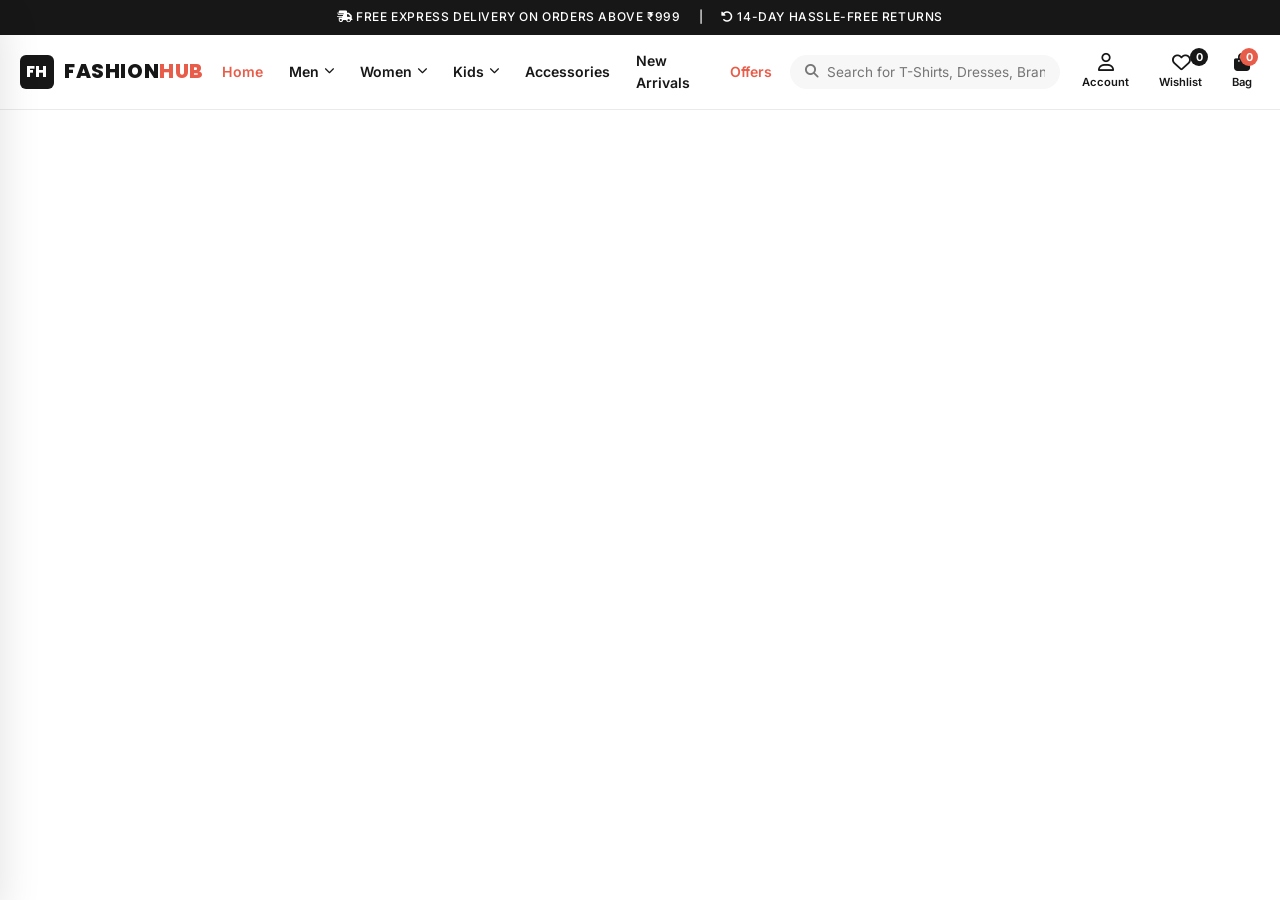
==== index.html @ 1347c617 "Add files via upload" ====
<!DOCTYPE html>
<html lang="en">
<head>
    <meta charset="UTF-8">
    <meta name="viewport" content="width=device-width, initial-scale=1.0">
    <title>FashionHub | Style That Defines You — Premium Fashion Store</title>
    <meta name="description" content="Discover the latest fashion trends at FashionHub. Shop premium Men's, Women's, Kids' clothing, Footwear, and Accessories with fast delivery and easy returns.">
    <meta name="keywords" content="FashionHub, online fashion store, men clothing, women dresses, kids wear, sneakers, accessories, Indian fashion e-commerce">
    <meta name="author" content="FashionHub Retail Pvt. Ltd.">
    <link rel="canonical" href="https://www.fashionhub-demo.example.com/">

    <!-- Open Graph / Social Meta -->
    <meta property="og:type" content="website">
    <meta property="og:title" content="FashionHub | Style That Defines You">
    <meta property="og:description" content="Upgrade your wardrobe with curated luxury & everyday essentials at FashionHub.">
    <meta property="og:image" content="https://images.unsplash.com/photo-1483985988355-763728e1935b?auto=format&fit=crop&w=1200&q=80">
    <meta property="og:url" content="https://www.fashionhub-demo.example.com/">

    <!-- Twitter Card -->
    <meta name="twitter:card" content="summary_large_image">
    <meta name="twitter:title" content="FashionHub | Premium Fashion Store">
    <meta name="twitter:description" content="Shop curated collections for Men, Women & Kids.">

    <!-- Google Fonts: Inter, Poppins & DM Sans -->
    <link rel="preconnect" href="https://fonts.googleapis.com">
    <link rel="preconnect" href="https://fonts.gstatic.com" crossorigin>
    <link href="https://fonts.googleapis.com/css2?family=DM+Sans:ital,opsz,wght@0,9..40,400..700;1,9..40,400..700&family=Inter:wght@300;400;500;600;700;800&family=Poppins:wght@500;600;700;800&display=swap" rel="stylesheet">

    <!-- Font Awesome Icons -->
    <link rel="stylesheet" href="https://cdnjs.cloudflare.com/ajax/libs/font-awesome/6.5.1/css/all.min.css" crossorigin="anonymous" referrerpolicy="no-referrer">

    <!-- Main Stylesheet -->
    <link rel="stylesheet" href="style.css">

    <!-- Structured Data (JSON-LD) for E-Commerce Store & Featured Catalog -->
    <script type="application/ld+json" id="seo-json-ld">
    {
      "@context": "https://schema.org",
      "@type": "ClothingStore",
      "name": "FashionHub",
      "description": "Premium modern fashion e-commerce destination for Men, Women, Kids & Accessories.",
      "url": "https://www.fashionhub-demo.example.com/",
      "priceRange": "₹399 - ₹6999",
      "address": {
        "@type": "PostalAddress",
        "addressCountry": "IN"
      }
    }
    </script>
</head>
<body>

    <!-- Top Announcement Bar -->
    <div class="announcement-bar" role="region" aria-label="Promotions">
        <div class="container announcement-inner">
            <span><i class="fa-solid fa-truck-fast"></i> FREE EXPRESS DELIVERY ON ORDERS ABOVE ₹999</span>
            <span class="hide-mobile">|</span>
            <span class="hide-mobile"><i class="fa-solid fa-rotate-left"></i> 14-DAY HASSLE-FREE RETURNS</span>
        </div>
    </div>

    <!-- Sticky Main Header & Navigation -->
    <header class="site-header" id="siteHeader">
        <div class="container navbar">
            <!-- Left: Mobile Hamburger + Brand Logo -->
            <div class="nav-left">
                <button class="icon-btn mobile-menu-trigger" id="mobileMenuBtn" aria-label="Open navigation menu" aria-expanded="false">
                    <i class="fa-solid fa-bars"></i>
                </button>
                <a href="#home" class="brand-logo" data-route="home" aria-label="FashionHub Home">
                    <span class="logo-mark">FH</span>
                    <span class="logo-text">FASHION<span class="accent-dot">HUB</span></span>
                </a>
            </div>

            <!-- Center: Desktop Navigation with Mega Menu -->
            <nav class="desktop-nav" aria-label="Primary Navigation">
                <ul class="nav-list">
                    <li class="nav-item"><a href="#home" class="nav-link active" data-route="home">Home</a></li>
                    
                    <!-- MEN Mega Menu -->
                    <li class="nav-item has-mega">
                        <a href="#catalog?category=Men" class="nav-link" data-filter-cat="Men">Men <i class="fa-solid fa-chevron-down nav-chevron"></i></a>
                        <div class="mega-menu" role="menu">
                            <div class="container mega-grid">
                                <div class="mega-col">
                                    <h4>Topwear</h4>
                                    <ul>
                                        <li><a href="#" data-mega-cat="Men" data-mega-sub="Oversized T-Shirts">Oversized T-Shirts</a></li>
                                        <li><a href="#" data-mega-cat="Men" data-mega-sub="Polo T-Shirts">Polo T-Shirts</a></li>
                                        <li><a href="#" data-mega-cat="Men" data-mega-sub="Casual Shirts">Casual Shirts</a></li>
                                        <li><a href="#" data-mega-cat="Men" data-mega-sub="Formal Shirts">Formal Shirts</a></li>
                                        <li><a href="#" data-mega-cat="Men" data-mega-sub="Hoodies">Hoodies & Sweatshirts</a></li>
                                        <li><a href="#" data-mega-cat="Men" data-mega-sub="Jackets">Jackets & Outerwear</a></li>
                                    </ul>
                                </div>
                                <div class="mega-col">
                                    <h4>Bottomwear & Footwear</h4>
                                    <ul>
                                        <li><a href="#" data-mega-cat="Men" data-mega-sub="Denim Jeans">Denim Jeans</a></li>
                                        <li><a href="#" data-mega-cat="Men" data-mega-sub="Cargo Pants">Cargo Pants & Trousers</a></li>
                                        <li><a href="#" data-mega-cat="Men" data-mega-sub="Sneakers">Sneakers & Shoes</a></li>
                                        <li><a href="#" data-mega-cat="Men" data-mega-sub="">All Men's Wear</a></li>
                                    </ul>
                                </div>
                                <div class="mega-promo">
                                    <img src="https://images.unsplash.com/photo-1617137968427-85924c800a22?auto=format&fit=crop&w=500&q=80" alt="Men's Urban Editorial Collection" loading="lazy">
                                    <div class="mega-promo-caption">
                                        <span class="badge-tag">NEW SEASON</span>
                                        <h5>Urban Streetwear Edit</h5>
                                        <button class="btn-link" data-filter-cat="Men">Explore Men →</button>
                                    </div>
                                </div>
                            </div>
                        </div>
                    </li>

                    <!-- WOMEN Mega Menu -->
                    <li class="nav-item has-mega">
                        <a href="#catalog?category=Women" class="nav-link" data-filter-cat="Women">Women <i class="fa-solid fa-chevron-down nav-chevron"></i></a>
                        <div class="mega-menu" role="menu">
                            <div class="container mega-grid">
                                <div class="mega-col">
                                    <h4>Western & Fusion</h4>
                                    <ul>
                                        <li><a href="#" data-mega-cat="Women" data-mega-sub="Tops">Tops & Blouses</a></li>
                                        <li><a href="#" data-mega-cat="Women" data-mega-sub="Dresses">Casual & Party Dresses</a></li>
                                        <li><a href="#" data-mega-cat="Women" data-mega-sub="Jeans">High-Rise Jeans</a></li>
                                        <li><a href="#" data-mega-cat="Women" data-mega-sub="Kurtis">Kurtis & Tunics</a></li>
                                        <li><a href="#" data-mega-cat="Women" data-mega-sub="Ethnic Wear">Ethnic Wear & Sets</a></li>
                                    </ul>
                                </div>
                                <div class="mega-col">
                                    <h4>Bags & Footwear</h4>
                                    <ul>
                                        <li><a href="#" data-mega-cat="Women" data-mega-sub="Handbags">Handbags & Totes</a></li>
                                        <li><a href="#" data-mega-cat="Women" data-mega-sub="Sneakers">Women's Sneakers</a></li>
                                        <li><a href="#" data-mega-cat="Women" data-mega-sub="Sandals">Heels & Sandals</a></li>
                                        <li><a href="#" data-mega-cat="Women" data-mega-sub="">All Women's Wear</a></li>
                                    </ul>
                                </div>
                                <div class="mega-promo">
                                    <img src="https://images.unsplash.com/photo-1515886657613-9f3515b0c78f?auto=format&fit=crop&w=500&q=80" alt="Women's Contemporary Style" loading="lazy">
                                    <div class="mega-promo-caption">
                                        <span class="badge-tag">CURATED</span>
                                        <h5>Autumn / Winter '26</h5>
                                        <button class="btn-link" data-filter-cat="Women">Explore Women →</button>
                                    </div>
                                </div>
                            </div>
                        </div>
                    </li>

                    <!-- KIDS Mega Menu -->
                    <li class="nav-item has-mega">
                        <a href="#catalog?category=Kids" class="nav-link" data-filter-cat="Kids">Kids <i class="fa-solid fa-chevron-down nav-chevron"></i></a>
                        <div class="mega-menu" role="menu">
                            <div class="container mega-grid">
                                <div class="mega-col">
                                    <h4>Boys & Girls</h4>
                                    <ul>
                                        <li><a href="#" data-mega-cat="Kids" data-mega-sub="T-Shirts">Kids T-Shirts</a></li>
                                        <li><a href="#" data-mega-cat="Kids" data-mega-sub="Dresses">Girls Dresses</a></li>
                                        <li><a href="#" data-mega-cat="Kids" data-mega-sub="Jeans">Kids Denim & Jeans</a></li>
                                        <li><a href="#" data-mega-cat="Kids" data-mega-sub="Shoes">Kids Sneakers & Shoes</a></li>
                                    </ul>
                                </div>
                                <div class="mega-col">
                                    <h4>Shop By Age</h4>
                                    <ul>
                                        <li><a href="#" data-filter-cat="Kids">2–5 Years (Toddlers)</a></li>
                                        <li><a href="#" data-filter-cat="Kids">6–10 Years (Juniors)</a></li>
                                        <li><a href="#" data-filter-cat="Kids">11–14 Years (Teens)</a></li>
                                        <li><a href="#" data-filter-cat="Kids">All Kids Collection</a></li>
                                    </ul>
                                </div>
                                <div class="mega-promo">
                                    <img src="https://images.unsplash.com/photo-1519238263530-99bdd11df2ea?auto=format&fit=crop&w=500&q=80" alt="Kids Playful Comfort Wear" loading="lazy">
                                    <div class="mega-promo-caption">
                                        <span class="badge-tag">100% COTTON</span>
                                        <h5>Play-Ready Essentials</h5>
                                        <button class="btn-link" data-filter-cat="Kids">Explore Kids →</button>
                                    </div>
                                </div>
                            </div>
                        </div>
                    </li>

                    <li class="nav-item"><a href="#catalog?category=Accessories" class="nav-link" data-filter-cat="Accessories">Accessories</a></li>
                    <li class="nav-item"><a href="#catalog?sort=newest" class="nav-link" data-quick-filter="new">New Arrivals</a></li>
                    <li class="nav-item"><a href="#catalog?discount=30" class="nav-link nav-offer" data-quick-filter="offers">Offers</a></li>
                </ul>
            </nav>

            <!-- Right: Search Bar & Action Icons -->
            <div class="nav-right">
                <div class="search-wrapper" id="desktopSearchWrapper">
                    <form class="search-bar" id="searchForm" role="search">
                        <i class="fa-solid fa-magnifying-glass search-icon"></i>
                        <input type="text" id="searchInput" placeholder="Search for T-Shirts, Dresses, Brands..." autocomplete="off" aria-label="Search products">
                        <button type="button" class="clear-search-btn hidden" id="clearSearchBtn" aria-label="Clear search">
                            <i class="fa-solid fa-xmark"></i>
                        </button>
                    </form>
                    <!-- Live Search Suggestions Dropdown -->
                    <div class="search-suggestions hidden" id="searchSuggestions" role="listbox"></div>
                </div>

                <button class="icon-btn mobile-search-trigger" id="mobileSearchTrigger" aria-label="Toggle search">
                    <i class="fa-solid fa-magnifying-glass"></i>
                </button>

                <button class="action-icon-btn" id="navAccountBtn" data-route="account" aria-label="Account">
                    <i class="fa-regular fa-user"></i>
                    <span class="action-label" id="navAccountLabel">Account</span>
                </button>

                <button class="action-icon-btn" id="navWishlistBtn" data-route="wishlist" aria-label="Wishlist">
                    <i class="fa-regular fa-heart"></i>
                    <span class="action-label">Wishlist</span>
                    <span class="count-badge" id="wishlistCount">0</span>
                </button>

                <button class="action-icon-btn" id="navCartBtn" data-route="cart" aria-label="Shopping Bag">
                    <i class="fa-solid fa-bag-shopping"></i>
                    <span class="action-label">Bag</span>
                    <span class="count-badge accent" id="cartCount">0</span>
                </button>
            </div>
        </div>

        <!-- Mobile Expandable Search Bar -->
        <div class="mobile-search-bar hidden" id="mobileSearchBar">
            <div class="container">
                <form class="search-bar mobile-form" id="mobileSearchForm">
                    <i class="fa-solid fa-magnifying-glass search-icon"></i>
                    <input type="text" id="mobileSearchInput" placeholder="Search FashionHub..." autocomplete="off">
                    <button type="button" class="clear-search-btn hidden" id="mobileClearSearchBtn"><i class="fa-solid fa-xmark"></i></button>
                </form>
                <div class="search-suggestions hidden" id="mobileSearchSuggestions"></div>
            </div>
        </div>
    </header>

    <!-- Mobile Side Drawer Navigation -->
    <div class="drawer-backdrop hidden" id="mobileDrawerBackdrop"></div>
    <aside class="mobile-drawer" id="mobileDrawer" aria-hidden="true">
        <div class="drawer-header">
            <span class="brand-logo"><span class="logo-mark">FH</span> FASHIONHUB</span>
            <button class="icon-btn" id="closeMobileDrawer" aria-label="Close menu"><i class="fa-solid fa-xmark"></i></button>
        </div>
        <div class="drawer-user-card" id="drawerUserCard">
            <div class="avatar-circle"><i class="fa-regular fa-user"></i></div>
            <div>
                <p class="drawer-user-name" id="drawerUserName">Welcome, Guest</p>
                <button class="btn-link" data-route="account" id="drawerAuthAction">Sign In / Register</button>
            </div>
        </div>
        <div class="drawer-body">
            <ul class="drawer-nav-list">
                <li><a href="#home" data-route="home" class="drawer-link">Home</a></li>
                
                <li class="drawer-accordion">
                    <button class="drawer-acc-btn" aria-expanded="false">Men <i class="fa-solid fa-chevron-down"></i></button>
                    <ul class="drawer-sublist">
                        <li><a href="#" data-mega-cat="Men" data-mega-sub="Oversized T-Shirts">Oversized T-Shirts</a></li>
                        <li><a href="#" data-mega-cat="Men" data-mega-sub="Polo T-Shirts">Polo T-Shirts</a></li>
                        <li><a href="#" data-mega-cat="Men" data-mega-sub="Casual Shirts">Casual Shirts</a></li>
                        <li><a href="#" data-mega-cat="Men" data-mega-sub="Formal Shirts">Formal Shirts</a></li>
                        <li><a href="#" data-mega-cat="Men" data-mega-sub="Denim Jeans">Denim Jeans</a></li>
                        <li><a href="#" data-mega-cat="Men" data-mega-sub="Cargo Pants">Cargo Pants</a></li>
                        <li><a href="#" data-mega-cat="Men" data-mega-sub="Hoodies">Hoodies</a></li>
                        <li><a href="#" data-mega-cat="Men" data-mega-sub="Jackets">Jackets</a></li>
                        <li><a href="#" data-mega-cat="Men" data-mega-sub="Sneakers">Sneakers</a></li>
                        <li><a href="#" data-filter-cat="Men" class="text-accent">Shop All Men</a></li>
                    </ul>
                </li>

                <li class="drawer-accordion">
                    <button class="drawer-acc-btn" aria-expanded="false">Women <i class="fa-solid fa-chevron-down"></i></button>
                    <ul class="drawer-sublist">
                        <li><a href="#" data-mega-cat="Women" data-mega-sub="Tops">Tops</a></li>
                        <li><a href="#" data-mega-cat="Women" data-mega-sub="Dresses">Dresses</a></li>
                        <li><a href="#" data-mega-cat="Women" data-mega-sub="Kurtis">Kurtis</a></li>
                        <li><a href="#" data-mega-cat="Women" data-mega-sub="Jeans">Jeans</a></li>
                        <li><a href="#" data-mega-cat="Women" data-mega-sub="Ethnic Wear">Ethnic Wear</a></li>
                        <li><a href="#" data-mega-cat="Women" data-mega-sub="Handbags">Handbags</a></li>
                        <li><a href="#" data-mega-cat="Women" data-mega-sub="Sneakers">Sneakers & Sandals</a></li>
                        <li><a href="#" data-filter-cat="Women" class="text-accent">Shop All Women</a></li>
                    </ul>
                </li>

                <li class="drawer-accordion">
                    <button class="drawer-acc-btn" aria-expanded="false">Kids <i class="fa-solid fa-chevron-down"></i></button>
                    <ul class="drawer-sublist">
                        <li><a href="#" data-mega-cat="Kids" data-mega-sub="T-Shirts">Boys & Girls T-Shirts</a></li>
                        <li><a href="#" data-mega-cat="Kids" data-mega-sub="Dresses">Girls Dresses</a></li>
                        <li><a href="#" data-mega-cat="Kids" data-mega-sub="Jeans">Kids Jeans</a></li>
                        <li><a href="#" data-mega-cat="Kids" data-mega-sub="Shoes">Kids Shoes</a></li>
                        <li><a href="#" data-filter-cat="Kids" class="text-accent">Shop All Kids</a></li>
                    </ul>
---- style.css ----
/* ==========================================================================
FASHIONHUB — DESIGN SYSTEM & VARIABLES
========================================================================== */
:root {
--bg-primary: #FFFFFF;
--bg-secondary: #F7F7F7;
--text-primary: #171717;
--text-secondary: #777777;
--accent: #E85D4A;
--accent-hover: #D44B38;
--accent-soft: #FDF1EF;
--border-color: #EAEAEA;
--success: #16A34A;
--warning: #D97706;
--danger: #DC2626;
--font-sans: 'Inter', -apple-system, BlinkMacSystemFont, sans-serif;
--font-display: 'Poppins', 'DM Sans', sans-serif;
--radius-sm: 6px;
--radius-md: 10px;
--radius-lg: 16px;
--radius-full: 9999px;
--shadow-sm: 0 2px 8px rgba(0, 0, 0, 0.04);
--shadow-md: 0 8px 24px rgba(0, 0, 0, 0.07);
--shadow-lg: 0 16px 40px rgba(0, 0, 0, 0.12);
--transition: 0.22s cubic-bezier(0.25, 0.8, 0.25, 1);
--container-max: 1320px;
}
/* Reset & Base */
*, *::before, *::after {
box-sizing: border-box;
margin: 0;
padding: 0;
}
html {
scroll-behavior: smooth;
font-size: 16px;
}
@media (prefers-reduced-motion: reduce) {
html { scroll-behavior: auto; }
*, *::before, *::after {
animation-duration: 0.01ms !important;
transition-duration: 0.01ms !important;
}
}
body {
font-family: var(--font-sans);
background-color: var(--bg-primary);
color: var(--text-primary);
line-height: 1.55;
-webkit-font-smoothing: antialiased;
overflow-x: hidden;
}
img {
max-width: 100%;
display: block;
}
a {
color: inherit;
text-decoration: none;
}
button, input, select {
font-family: inherit;
}
button {
cursor: pointer;
border: none;
background: none;
}
ul {
list-style: none;
}
.hidden {
display: none !important;
}
.container {
width: 100%;
max-width: var(--container-max);
margin: 0 auto;
padding: 0 20px;
}
/* ==========================================================================
BUTTONS & UI PRIMITIVES
========================================================================== */
.btn {
display: inline-flex;
align-items: center;
justify-content: center;
gap: 8px;
padding: 12px 24px;
font-size: 0.875rem;
font-weight: 600;
letter-spacing: 0.04em;
border-radius: var(--radius-sm);
transition: all var(--transition);
}
.btn-primary {
background-color: var(--accent);
color: #FFFFFF;
}
.btn-primary:hover {
background-color: var(--accent-hover);
transform: translateY(-1px);
box-shadow: 0 6px 16px rgba(232, 93, 74, 0.28);
}
.btn-dark {
background-color: var(--text-primary);
color: #FFFFFF;
}
.btn-dark:hover {
background-color: #333333;
}
.btn-outline {
background-color: transparent;
border: 1.5px solid var(--text-primary);
color: var(--text-primary);
}
.btn-outline:hover {
background-color: var(--text-primary);
color: #FFFFFF;
}
.btn-lg {
padding: 14px 32px;
font-size: 0.925rem;
}
.btn-sm {
padding: 8px 16px;
font-size: 0.8rem;
}
.btn-full {
width: 100%;
}
.btn-link {
color: var(--accent);
font-weight: 600;
font-size: 0.875rem;
display: inline-flex;
align-items: center;
gap: 6px;
transition: opacity var(--transition);
}
.btn-link:hover {
opacity: 0.8;
}
.icon-btn {
width: 40px;
height: 40px;
border-radius: var(--radius-full);
display: inline-flex;
align-items: center;
justify-content: center;
font-size: 1.1rem;
color: var(--text-primary);
transition: background var(--transition);
}
.icon-btn:hover {
background-color: var(--bg-secondary);
}
/* ==========================================================================
ANNOUNCEMENT BAR & STICKY NAVBAR
========================================================================== */
.announcement-bar {
background-color: var(--text-primary);
color: #FFFFFF;
font-size: 0.75rem;
font-weight: 500;
letter-spacing: 0.05em;
padding: 8px 0;
}
.announcement-inner {
display: flex;
justify-content: center;
align-items: center;
gap: 18px;
}
.site-header {
position: sticky;
top: 0;
z-index: 900;
background-color: rgba(255, 255, 255, 0.97);
backdrop-filter: blur(10px);
border-bottom: 1px solid var(--border-color);
transition: box-shadow var(--transition);
}
.site-header.scrolled {
box-shadow: var(--shadow-sm);
}
.navbar {
height: 74px;
display: flex;
align-items: center;
justify-content: space-between;
gap: 16px;
}
.nav-left {
display: flex;
align-items: center;
gap: 10px;
}
.mobile-menu-trigger {
display: none;
}
.brand-logo {
display: inline-flex;
align-items: center;
gap: 10px;
font-family: var(--font-display);
font-weight: 800;
font-size: 1.25rem;
letter-spacing: 0.03em;
}
.logo-mark {
width: 34px;
height: 34px;
background-color: var(--text-primary);
color: #FFFFFF;
border-radius: var(--radius-sm);
display: inline-flex;
align-items: center;
justify-content: center;
font-size: 0.95rem;
font-weight: 800;
}
.accent-dot {
color: var(--accent);
}
/* Desktop Navigation & Mega Menu */
.desktop-nav {
height: 100%;
}
.nav-list {
display: flex;
align-items: center;
height: 100%;
gap: 22px;
}
.nav-item {
height: 100%;
display: flex;
align-items: center;
}
.nav-link {
font-size: 0.88rem;
font-weight: 600;
color: var(--text-primary);
padding: 8px 2px;
position: relative;
display: inline-flex;
align-items: center;
gap: 5px;
transition: color var(--transition);
}
.nav-link:hover, .nav-link.active {
color: var(--accent);
}
.nav-offer {
color: var(--accent);
}
.nav-chevron {
font-size: 0.65rem;
transition: transform var(--transition);
}
.has-mega:hover .nav-chevron {
transform: rotate(180deg);
}
.mega-menu {
position: absolute;
top: 100%;
left: 0;
width: 100%;
background-color: var(--bg-primary);
border-top: 1px solid var(--border-color);
border-bottom: 1px solid var(--border-color);
box-shadow: var(--shadow-lg);
padding: 32px 0;
opacity: 0;
visibility: hidden;
transform: translateY(8px);
transition: all var(--transition);
z-index: 850;
}
.has-mega:hover .mega-menu {
opacity: 1;
visibility: visible;
transform: translateY(0);
}
.mega-grid {
display: grid;
grid-template-columns: 1fr 1fr 1.2fr;
gap: 36px;
}
.mega-col h4 {
font-size: 0.78rem;
text-transform: uppercase;
letter-spacing: 0.08em;
color: var(--text-secondary);
margin-bottom: 14px;
}
.mega-col ul li {
margin-bottom: 10px;
}
.mega-col ul a {
font-size: 0.9rem;
font-weight: 500;
color: var(--text-primary);
transition: color var(--transition), padding-left var(--transition);
}
.mega-col ul a:hover {
color: var(--accent);
padding-left: 4px;
}
.mega-promo {
position: relative;
border-radius: var(--radius-md);
overflow: hidden;
height: 220px;
}
.mega-promo img {
width: 100%;
height: 100%;
object-fit: cover;
}
.mega-promo-caption {
position: absolute;
inset: 0;
background: linear-gradient(to top, rgba(0, 0, 0, 0.75), transparent 60%);
color: #FFFFFF;
padding: 20px;
display: flex;
flex-direction: column;
justify-content: flex-end;
align-items: flex-start;
}
.mega-promo-caption h5 {
font-size: 1.1rem;
margin: 4px 0;
}
.mega-promo-caption .btn-link {
color: #FFFFFF;
}
.badge-tag {
background-color: var(--accent);
color: #FFFFFF;
font-size: 0.68rem;
font-weight: 700;
padding: 3px 8px;
border-radius: 4px;
}
/* Search & Action Icons */
.nav-right {
display: flex;
align-items: center;
gap: 14px;
}
.search-wrapper {
position: relative;
width: 270px;
}
.search-bar {
display: flex;
align-items: center;
background-color: var(--bg-secondary);
border: 1px solid transparent;
border-radius: var(--radius-full);
padding: 8px 14px;
transition: all var(--transition);
}
.search-bar:focus-within {
background-color: var(--bg-primary);
border-color: var(--text-primary);
}
.search-icon {
color: var(--text-secondary);
font-size: 0.85rem;
margin-right: 8px;
}
.search-bar input {
width: 100%;
border: none;
background: transparent;
font-size: 0.85rem;
color: var(--text-primary);
outline: none;
}
.clear-search-btn {
color: var(--text-secondary);
font-size: 0.85rem;
padding: 2px 4px;
}
.search-suggestions {
position: absolute;
top: calc(100% + 8px);
left: 0;
width: 340px;
max-width: 92vw;
background: var(--bg-primary);
border: 1px solid var(--border-color);
border-radius: var(--radius-md);
box-shadow: var(--shadow-lg);
max-height: 380px;
overflow-y: auto;
z-index: 950;
}
.suggestion-item {
display: flex;
align-items: center;
gap: 12px;
padding: 10px 14px;
border-bottom: 1px solid var(--border-color);
cursor: pointer;
transition: background var(--transition);
}
.suggestion-item:last-child {
border-bottom: none;
}
.suggestion-item:hover {
background-color: var(--bg-secondary);
}
.suggestion-item img {
width: 42px;
height: 52px;
object-fit: cover;
border-radius: 4px;
}
.suggestion-meta h5 {
font-size: 0.85rem;
font-weight: 600;
}
.suggestion-meta span {
font-size: 0.78rem;
color: var(--text-secondary);
}
.mobile-search-trigger {
display: none;
}
.mobile-search-bar {
padding: 10px 0 14px;
border-top: 1px solid var(--border-color);
background: var(--bg-primary);
}
.action-icon-btn {
position: relative;
display: inline-flex;
flex-direction: column;
align-items: center;
justify-content: center;
gap: 2px;
padding: 6px 8px;
color: var(--text-primary);
transition: color var(--transition);
}
.action-icon-btn i {
font-size: 1.15rem;
}
.action-label {
font-size: 0.7rem;
font-weight: 600;
}
.action-icon-btn:hover {
color: var(--accent);
}
.count-badge {
position: absolute;
top: 0;
right: 2px;
min-width: 18px;
height: 18px;
padding: 0 5px;
border-radius: var(--radius-full);
background-color: var(--text-primary);
color: #FFFFFF;
font-size: 0.68rem;
font-weight: 700;
display: inline-flex;
align-items: center;
justify-content: center;
}
.count-badge.accent {
background-color: var(--accent);
}
/* Mobile Side Drawer */
.drawer-backdrop {
position: fixed;
inset: 0;
background: rgba(0, 0, 0, 0.45);
z-index: 990;
}
.mobile-drawer {
position: fixed;
top: 0;
left: 0;
width: 310px;
max-width: 85vw;
height: 100vh;
background: var(--bg-primary);
z-index: 1000;
transform: translateX(-100%);
transition: transform 0.28s ease;
display: flex;
flex-direction: column;
box-shadow: var(--shadow-lg);
}
.mobile-drawer.open {
transform: translateX(0);
}
.drawer-header {
padding: 16px 20px;
border-bottom: 1px solid var(--border-color);
display: flex;
align-items: center;
justify-content: space-between;
}
.drawer-user-card {
padding: 16px 20px;
background-color: var(--bg-secondary);
display: flex;
align-items: center;
gap: 12px;
}
.avatar-circle {
width: 42px;
height: 42px;
border-radius: var(--radius-full);
background-color: var(--text-primary);
color: #FFFFFF;
display: flex;
align-items: center;
justify-content: center;
}
.drawer-user-name {
font-weight: 600;
font-size: 0.9rem;
}
.drawer-body {
flex: 1;
overflow-y: auto;
padding: 12px 20px 24px;
}
.drawer-link, .drawer-acc-btn {
width: 100%;
padding: 13px 0;
border-bottom: 1px solid var(--border-color);
display: flex;
align-items: center;
justify-content: space-between;
font-weight: 600;
font-size: 0.95rem;
color: var(--text-primary);
}
.drawer-sublist {
display: none;
padding: 8px 0 12px 14px;
border-bottom: 1px solid var(--border-color);
}
.drawer-accordion.open .drawer-sublist {
display: block;
}
.drawer-accordion.open .drawer-acc-btn i {
transform: rotate(180deg);
}
.drawer-sublist li a {
display: block;
padding: 7px 0;
font-size: 0.88rem;
color: var(--text-secondary);
}
.drawer-quick-links {
margin-top: 20px;
display: flex;
flex-direction: column;
gap: 10px;
}
.drawer-util-btn {
display: flex;
align-items: center;
gap: 10px;
padding: 10px 12px;
background-color: var(--bg-secondary);
border-radius: var(--radius-sm);
font-weight: 600;
font-size: 0.88rem;
}
.text-accent {
color: var(--accent) !important;
}
/* ==========================================================================
HOMEPAGE SECTIONS
========================================================================== */
.hero-section {
background-color: var(--bg-secondary);
padding: 48px 0 64px;
border-bottom: 1px solid var(--border-color);
}
.hero-container {
display: grid;
grid-template-columns: 1.05fr 0.95fr;
align-items: center;
gap: 48px;
}
.hero-eyebrow {
display: inline-block;
font-size: 0.78rem;
font-weight: 700;
letter-spacing: 0.12em;
color: var(--accent);
margin-bottom: 14px;
}
.hero-title {
font-family: var(--font-display);
font-size: clamp(2.3rem, 4.6vw, 3.8rem);
font-weight: 800;
line-height: 1.1;
letter-spacing: -0.02em;
margin-bottom: 18px;
}
.hero-subtitle {
font-size: 1.05rem;
color: var(--text-secondary);
max-width: 500px;
margin-bottom: 28px;
}
.hero-actions {
display: flex;
flex-wrap: wrap;
gap: 14px;
margin-bottom: 36px;
}
.hero-metrics {
display: flex;
gap: 32px;
padding-top: 24px;
border-top: 1px solid var(--border-color);
}
.hero-metrics strong {
display: block;
font-family: var(--font-display);
font-size: 1.35rem;
font-weight: 700;
}
.hero-metrics span {
font-size: 0.8rem;
color: var(--text-secondary);
}
.hero-image-frame {
position: relative;
border-radius: var(--radius-lg);
overflow: hidden;
box-shadow: var(--shadow-lg);
aspect-ratio: 4 / 4.5;
}
.hero-image-frame img {
width: 100%;
height: 100%;
object-fit: cover;
}
.hero-floating-card {
position: absolute;
bottom: 22px;
left: 22px;
background: rgba(255, 255, 255, 0.96);
padding: 14px 18px;
border-radius: var(--radius-md);
box-shadow: var(--shadow-md);
}
.badge-accent {
background-color: var(--accent);
color: #FFFFFF;
font-size: 0.7rem;
font-weight: 700;
padding: 3px 8px;
border-radius: 4px;
}
.hero-floating-card p {
font-weight: 700;
font-size: 0.92rem;
margin-top: 4px;
}
.hero-floating-card small {
color: var(--text-secondary);
font-size: 0.78rem;
}
/* Section Layout Helpers */
.section-block {
padding: 64px 0;
}
.bg-subtle {
background-color: var(--bg-secondary);
}
.section-header {
display: flex;
align-items: flex-end;
justify-content: space-between;
gap: 16px;
margin-bottom: 32px;
}
.section-kicker {
display: block;
font-size: 0.74rem;
font-weight: 700;
letter-spacing: 0.1em;
color: var(--accent);
margin-bottom: 4px;
}
.section-title {
font-family: var(--font-display);
font-size: clamp(1.5rem, 2.5vw, 2rem);
font-weight: 700;
}
/* Shop By Category Grid */
.category-grid {
display: grid;
grid-template-columns: repeat(6, 1fr);
gap: 18px;
}
.category-card {
position: relative;
border-radius: var(--radius-md);
overflow: hidden;
aspect-ratio: 3 / 4;
cursor: pointer;
box-shadow: var(--shadow-sm);
}
.category-card img {
width: 100%;
height: 100%;
object-fit: cover;
transition: transform 0.45s ease;
}
.category-card:hover img {
transform: scale(1.07);
}
.category-overlay {
position: absolute;
inset: 0;
background: linear-gradient(to top, rgba(0, 0, 0, 0.78) 0%, rgba(0, 0, 0, 0.1) 55%);
padding: 18px;
display: flex;
flex-direction: column;
justify-content: flex-end;
color: #FFFFFF;
}
.category-overlay h3 {
font-size: 1rem;
font-weight: 700;
margin-bottom: 6px;
}
.explore-pill {
font-size: 0.76rem;
font-weight: 600;
display: inline-flex;
align-items: center;
gap: 5px;
opacity: 0.9;
}
/* ==========================================================================
PRODUCT GRID & CARDS (4 Desktop, 3 Tablet, 2 Mobile)
========================================================================== */
.product-grid {
display: grid;
grid-template-columns: repeat(4, 1fr);
gap: 24px;
}
.product-card {
background-color: var(--bg-primary);
border: 1px solid var(--border-color);
border-radius: var(--radius-md);
overflow: hidden;
display: flex;
flex-direction: column;
transition: transform var(--transition), box-shadow var(--transition);
position: relative;
}
.product-card:hover {
transform: translateY(-4px);
box-shadow: var(--shadow-md);
}
.product-thumb {
position: relative;
aspect-ratio: 3 / 3.8;
background-color: var(--bg-secondary);
overflow: hidden;
cursor: pointer;
}
.product-thumb img {
width: 100%;
height: 100%;
object-fit: cover;
transition: transform 0.4s ease;
}
.product-card:hover .product-thumb img {
transform: scale(1.05);
}
.card-badges {
position: absolute;
top: 12px;
left: 12px;
display: flex;
flex-direction: column;
gap: 6px;
z-index: 2;
}
.discount-badge {
background-color: var(--accent);
color: #FFFFFF;
font-size: 0.7rem;
font-weight: 700;
padding: 3px 8px;
border-radius: 4px;
}
.stock-out-badge {
background-color: var(--text-primary);
color: #FFFFFF;
font-size: 0.7rem;
font-weight: 700;
padding: 3px 8px;
border-radius: 4px;
}
.wishlist-heart-btn {
position: absolute;
top: 12px;
right: 12px;
width: 36px;
height: 36px;
border-radius: var(--radius-full);
background-color: rgba(255, 255, 255, 0.92);
color: var(--text-primary);
display: flex;
align-items: center;
justify-content: center;
font-size: 1rem;
box-shadow: var(--shadow-sm);
z-index: 2;
transition: transform var(--transition), color var(--transition);
}
.wishlist-heart-btn:hover {
transform: scale(1.1);
}
.wishlist-heart-btn.active {
color: var(--accent);
}
.rating-pill {
position: absolute;
bottom: 10px;
left: 10px;
background: rgba(255, 255, 255, 0.94);
padding: 3px 8px;
border-radius: 4px;
font-size: 0.74rem;
font-weight: 700;
display: inline-flex;
align-items: center;
gap: 4px;
}
.rating-pill i {
color: #F59E0B;
}
.product-info {
padding: 14px 16px 16px;
display: flex;
flex-direction: column;
flex: 1;
}
.product-brand {
font-size: 0.74rem;
font-weight: 700;
text-transform: uppercase;
letter-spacing: 0.05em;
color: var(--text-secondary);
}
.product-title {
font-size: 0.94rem;
font-weight: 600;
color: var(--text-primary);
margin: 4px 0 8px;
cursor: pointer;
display: -webkit-box;
-webkit-line-clamp: 2;
-webkit-box-orient: vertical;
overflow: hidden;
}
.product-title:hover {
color: var(--accent);
}
.product-price-row {
display: flex;
align-items: baseline;
flex-wrap: wrap;
gap: 8px;
margin-top: auto;
margin-bottom: 12px;
}
.price-current {
font-size: 1.02rem;
font-weight: 700;
color: var(--text-primary);
}
.price-original {
font-size: 0.82rem;
color: var(--text-secondary);
text-decoration: line-through;
}
.price-off {
font-size: 0.78rem;
font-weight: 700;
color: var(--accent);
}
.card-action-btn {
width: 100%;
padding: 9px 12px;
border-radius: var(--radius-sm);
font-size: 0.8rem;
font-weight: 600;
border: 1px solid var(--border-color);
background-color: var(--bg-secondary);
color: var(--text-primary);
transition: all var(--transition);
}
.card-action-btn:hover:not(:disabled) {
background-color: var(--text-primary);
color: #FFFFFF;
border-color: var(--text-primary);
}
.card-action-btn:disabled {
opacity: 0.55;
cursor: not-allowed;
}
/* Special Offers Banners */
.offers-grid {
display: grid;
grid-template-columns: repeat(3, 1fr);
gap: 22px;
}
.offer-banner {
position: relative;
border-radius: var(--radius-md);
padding: 32px 28px;
overflow: hidden;
display: flex;
align-items: center;
justify-content: space-between;
}
.offer-dark {
background-color: var(--text-primary);
color: #FFFFFF;
}
.offer-warm {
background-color: var(--accent-soft);
border: 1px solid #F7D4CE;
color: var(--text-primary);
}
.offer-light {
background-color: var(--bg-secondary);
border: 1px solid var(--border-color);
color: var(--text-primary);
}
.offer-tag {
font-size: 0.7rem;
font-weight: 700;
letter-spacing: 0.1em;
color: var(--accent);
}
.offer-banner h3 {
font-family: var(--font-display);
font-size: 1.65rem;
font-weight: 800;
margin: 6px 0 8px;
}
.offer-banner p {
font-size: 0.88rem;
opacity: 0.85;
margin-bottom: 18px;
max-width: 260px;
}
.offer-bg-icon {
font-size: 4.5rem;
opacity: 0.08;
position: absolute;
right: 20px;
bottom: 16px;
}
/* Why FashionHub Trust Strip */
.trust-section {
border-top: 1px solid var(--border-color);
border-bottom: 1px solid var(--border-color);
}
.trust-grid {
display: grid;
grid-template-columns: repeat(5, 1fr);
gap: 24px;
}
.trust-item {
text-align: center;
padding: 16px;
}
.trust-icon {
width: 52px;
height: 52px;
margin: 0 auto 14px;
border-radius: var(--radius-full);
background-color: var(--accent-soft);
color: var(--accent);
display: flex;
align-items: center;
justify-content: center;
font-size: 1.25rem;
}
.trust-item h4 {
font-size: 0.95rem;
font-weight: 700;
margin-bottom: 6px;
}
.trust-item p {
font-size: 0.82rem;
color: var(--text-secondary);
}

/* Newsletter */
.newsletter-section {
padding: 64px 0;
background-color: var(--bg-secondary);
}
.newsletter-box {
background-color: var(--bg-primary);
border: 1px solid var(--border-color);
border-radius: var(--radius-lg);
padding: 44px;
display: grid;
grid-template-columns: 1.1fr 0.9fr;
align-items: center;
gap: 32px;
box-shadow: var(--shadow-sm);
}
.newsletter-text h2 {
font-family: var(--font-display);
font-size: 1.9rem;
margin-bottom: 8px;
}
.newsletter-text p {
color: var(--text-secondary);
font-size: 0.94rem;
}
.newsletter-input-group {
display: flex;
gap: 10px;
}
.newsletter-input-group input {
flex: 1;
padding: 13px 16px;
border: 1px solid var(--border-color);
border-radius: var(--radius-sm);
font-size: 0.92rem;
outline: none;
}
.newsletter-input-group input:focus {
border-color: var(--text-primary);
}
.form-feedback {
margin-top: 8px;
font-size: 0.84rem;
font-weight: 600;
}
.form-feedback.success { color: var(--success); }
.form-feedback.error { color: var(--danger); }
/* ==========================================================================
CATALOG PAGE & FILTER SIDEBAR
========================================================================== */
.catalog-page {
padding: 28px 20px 72px;
}
.breadcrumb {
display: flex;
align-items: center;
gap: 8px;
font-size: 0.82rem;
color: var(--text-secondary);
margin-bottom: 14px;
}
.breadcrumb a:hover {
color: var(--accent);
}
.catalog-header-row {
display: flex;
align-items: flex-end;
justify-content: space-between;
flex-wrap: wrap;
gap: 16px;
padding-bottom: 18px;
border-bottom: 1px solid var(--border-color);
}
.catalog-title {
font-family: var(--font-display);
font-size: 1.75rem;
}
.catalog-subtitle {
font-size: 0.88rem;
color: var(--text-secondary);
}
.catalog-controls {
display: flex;
align-items: center;
gap: 12px;
}
.mobile-filter-btn {
display: none;
}
.sort-control {
display: flex;
align-items: center;
gap: 8px;
font-size: 0.86rem;
}
.sort-control select {
padding: 9px 14px;
border: 1px solid var(--border-color);
border-radius: var(--radius-sm);
background-color: var(--bg-primary);
font-weight: 600;
color: var(--text-primary);
outline: none;
}
.active-filters-bar {
display: flex;
align-items: center;
justify-content: space-between;
flex-wrap: wrap;
gap: 12px;
padding: 14px 0 4px;
}
.active-chips {
display: flex;
flex-wrap: wrap;
gap: 8px;
}
.filter-tag-chip {
display: inline-flex;
align-items: center;
gap: 6px;
padding: 5px 12px;
background-color: var(--bg-secondary);
border: 1px solid var(--border-color);
border-radius: var(--radius-full);
font-size: 0.78rem;
font-weight: 600;
}
.filter-tag-chip button {
color: var(--text-secondary);
font-size: 0.82rem;
}
.clear-all-link {
color: var(--accent);
font-size: 0.82rem;
font-weight: 700;
}
.catalog-layout {
display: grid;
grid-template-columns: 270px 1fr;
gap: 30px;
margin-top: 24px;
align-items: start;
}
.filter-sidebar {
background-color: var(--bg-primary);
border: 1px solid var(--border-color);
border-radius: var(--radius-md);
padding: 20px;
position: sticky;
top: 92px;
}
.filter-sidebar-header {
display: flex;
align-items: center;
justify-content: space-between;
padding-bottom: 14px;
border-bottom: 1px solid var(--border-color);
margin-bottom: 16px;
}
.filter-sidebar-header h3 {
font-size: 0.92rem;
letter-spacing: 0.05em;
}
.close-filter-mobile, .filter-mobile-footer {
display: none;
}
.filter-group {
padding-bottom: 18px;
margin-bottom: 18px;
border-bottom: 1px solid var(--border-color);
}
.filter-group:last-child {
border-bottom: none;
margin-bottom: 0;
padding-bottom: 0;
}
.filter-group h4 {
font-size: 0.82rem;
text-transform: uppercase;
letter-spacing: 0.06em;
margin-bottom: 12px;
}
.filter-options {
display: flex;
flex-direction: column;
gap: 9px;
}
.checkbox-label, .radio-label {
display: flex;
align-items: center;
gap: 9px;
font-size: 0.86rem;
color: var(--text-primary);
cursor: pointer;
}
.checkbox-label input, .radio-label input {
accent-color: var(--accent);
width: 15px;
height: 15px;
}
.price-slider-box {
margin-top: 14px;
padding-top: 10px;
border-top: 1px dashed var(--border-color);
}
.price-slider-values {
display: flex;
justify-content: space-between;
font-size: 0.82rem;
margin-bottom: 6px;
}
.price-slider-box input[type="range"] {
width: 100%;
accent-color: var(--accent);
}
.size-filter-grid {
display: grid;
grid-template-columns: repeat(3, 1fr);
gap: 8px;
}
.size-chip {
padding: 7px;
border: 1px solid var(--border-color);
border-radius: var(--radius-sm);
font-size: 0.8rem;
font-weight: 600;
transition: all var(--transition);
}
.size-chip.active, .size-chip:hover {
border-color: var(--text-primary);
background-color: var(--text-primary);
color: #FFFFFF;
}
.color-filter-grid {
display: grid;
grid-template-columns: repeat(2, 1fr);
gap: 8px;
}
.color-chip {
display: flex;
align-items: center;
gap: 7px;
padding: 6px 8px;
border: 1px solid var(--border-color);
border-radius: var(--radius-sm);
font-size: 0.8rem;
font-weight: 500;
}
.color-chip.active {
border-color: var(--accent);
background-color: var(--accent-soft);
font-weight: 600;
}
.swatch {
width: 14px;
height: 14px;
border-radius: var(--radius-full);
flex-shrink: 0;
}
.no-results-box, .empty-state-box {
text-align: center;
padding: 64px 20px;
background-color: var(--bg-secondary);
border-radius: var(--radius-md);
}
.no-results-box i, .empty-state-box i {
font-size: 2.5rem;
color: var(--text-secondary);
margin-bottom: 14px;
}
.no-results-box h3, .empty-state-box h3 {
margin-bottom: 8px;
}
.no-results-box p, .empty-state-box p {
color: var(--text-secondary);
margin-bottom: 20px;
}
/* ==========================================================================
PRODUCT DETAILS PAGE (PDP)
========================================================================== */
.pdp-container {
padding: 32px 20px 72px;
}
.pdp-grid {
display: grid;
grid-template-columns: 1.05fr 0.95fr;
gap: 44px;
margin-top: 18px;
}
.pdp-gallery {
display: grid;
grid-template-columns: 84px 1fr;
gap: 14px;
}
.pdp-thumbs {
display: flex;
flex-direction: column;
gap: 10px;
}
.pdp-thumb-btn {
border: 2px solid transparent;
border-radius: var(--radius-sm);
overflow: hidden;
aspect-ratio: 3 / 4;
}
.pdp-thumb-btn.active {
border-color: var(--accent);
}
.pdp-thumb-btn img {
width: 100%;
height: 100%;
object-fit: cover;
}
.pdp-main-image {
position: relative;
border-radius: var(--radius-md);
overflow: hidden;
background-color: var(--bg-secondary);
aspect-ratio: 3 / 3.8;
cursor: zoom-in;
}
.pdp-main-image img {
width: 100%;
height: 100%;
object-fit: cover;
transition: transform 0.3s ease;
}
.pdp-main-image:hover img {
transform: scale(1.12);
}
.pdp-details-col h1 {
font-family: var(--font-display);
font-size: 1.75rem;
margin: 6px 0 10px;
}
.pdp-rating-row {
display: flex;
align-items: center;
gap: 12px;
padding-bottom: 16px;
border-bottom: 1px solid var(--border-color);
margin-bottom: 18px;
font-size: 0.88rem;
}
.pdp-price-box {
display: flex;
align-items: baseline;
gap: 12px;
margin-bottom: 6px;
}
.pdp-price-current {
font-size: 1.75rem;
font-weight: 800;
}
.pdp-price-mrp {
font-size: 1.1rem;
color: var(--text-secondary);
text-decoration: line-through;
}
.pdp-price-off {
font-size: 1rem;
font-weight: 700;
color: var(--accent);
}
.tax-note {
font-size: 0.78rem;
color: var(--success);
font-weight: 600;
margin-bottom: 22px;
}
.pdp-option-block {
margin-bottom: 22px;
}
.pdp-option-head {
display: flex;
justify-content: space-between;
align-items: center;
margin-bottom: 10px;
font-size: 0.88rem;
font-weight: 700;
}
.pdp-size-list {
display: flex;
flex-wrap: wrap;
gap: 10px;
}
.pdp-size-btn {
min-width: 50px;
height: 44px;
padding: 0 14px;
border: 1.5px solid var(--border-color);
border-radius: var(--radius-sm);
font-weight: 700;
font-size: 0.88rem;
transition: all var(--transition);
}
.pdp-size-btn.selected {
border-color: var(--accent);
background-color: var(--accent-soft);
color: var(--accent);
}
.pdp-color-list {
display: flex;
flex-wrap: wrap;
gap: 10px;
}
.pdp-color-btn {
padding: 7px 14px;
border: 1.5px solid var(--border-color);
border-radius: var(--radius-full);
font-size: 0.84rem;
font-weight: 600;
display: inline-flex;
align-items: center;
gap: 7px;
}
.pdp-color-btn.selected {
border-color: var(--text-primary);
background-color: var(--bg-secondary);
}
.qty-stepper {
display: inline-flex;
align-items: center;
border: 1px solid var(--border-color);
border-radius: var(--radius-sm);
}
.qty-stepper button {
width: 38px;
height: 38px;
font-size: 1rem;
font-weight: 700;
}
.qty-stepper span {
min-width: 36px;
text-align: center;
font-weight: 700;
}
.pdp-cta-group {
display: grid;
grid-template-columns: 1fr 1fr auto;
gap: 12px;
margin: 26px 0;
}
.pdp-specs-box {
border-top: 1px solid var(--border-color);
padding-top: 20px;
display: flex;
flex-direction: column;
gap: 14px;
font-size: 0.9rem;
}
.spec-row strong {
display: block;
font-size: 0.82rem;
text-transform: uppercase;
letter-spacing: 0.05em;
color: var(--text-secondary);
margin-bottom: 3px;
}
/* ==========================================================================
SHOPPING CART & CHECKOUT
========================================================================== */
.cart-page, .wishlist-page, .checkout-page, .account-page {
padding: 36px 20px 76px;
}
.page-head-row {
display: flex;
align-items: center;
justify-content: space-between;
margin-bottom: 28px;
padding-bottom: 16px;
border-bottom: 1px solid var(--border-color);
}
.muted-count {
color: var(--text-secondary);
font-weight: 500;
font-size: 1.1rem;
}
.cart-layout {
display: grid;
grid-template-columns: 1.35fr 0.65fr;
gap: 32px;
align-items: start;
}
.cart-item-card {
display: grid;
grid-template-columns: 105px 1fr;
gap: 18px;
padding: 18px;
border: 1px solid var(--border-color);
border-radius: var(--radius-md);
margin-bottom: 16px;
background-color: var(--bg-primary);
}
.cart-item-card img {
width: 105px;
height: 132px;
object-fit: cover;
border-radius: var(--radius-sm);
cursor: pointer;
}
.cart-item-top {
display: flex;
justify-content: space-between;
gap: 12px;
}
.cart-item-meta {
display: flex;
flex-wrap: wrap;
gap: 12px;
margin: 8px 0 12px;
font-size: 0.82rem;
color: var(--text-secondary);
}
.cart-item-controls {
display: flex;
align-items: center;
justify-content: space-between;
flex-wrap: wrap;
gap: 12px;
}
.cart-summary-card, .checkout-card {
background-color: var(--bg-primary);
border: 1px solid var(--border-color);
border-radius: var(--radius-md);
padding: 24px;
margin-bottom: 20px;
}
.cart-summary-card h3 {
font-size: 1.05rem;
padding-bottom: 14px;
border-bottom: 1px solid var(--border-color);
margin-bottom: 16px;
}
.summary-rows {
display: flex;
flex-direction: column;
gap: 12px;
font-size: 0.9rem;
padding-bottom: 16px;
border-bottom: 1px solid var(--border-color);
}
.summary-row {
display: flex;
justify-content: space-between;
}
.discount-row span:last-child {
color: var(--success);
font-weight: 600;
}
.summary-total-row {
display: flex;
justify-content: space-between;
align-items: center;
padding: 16px 0 10px;
font-size: 1.15rem;
}
.savings-callout {
background-color: #ECFDF5;
color: var(--success);
padding: 8px 12px;
border-radius: var(--radius-sm);
font-size: 0.82rem;
font-weight: 600;
margin-bottom: 16px;
text-align: center;
}
.cart-trust-note {
margin-top: 14px;
font-size: 0.78rem;
color: var(--text-secondary);
text-align: center;
}
/* Checkout Stepper & Forms */
.checkout-header {
display: flex;
align-items: center;
justify-content: space-between;
flex-wrap: wrap;
gap: 16px;
margin-bottom: 28px;
}
.checkout-stepper {
display: flex;
align-items: center;
gap: 10px;
}
.step {
display: flex;
align-items: center;
gap: 8px;
font-size: 0.85rem;
font-weight: 600;
color: var(--text-secondary);
}
.step span {
width: 26px;
height: 26px;
border-radius: var(--radius-full);
background-color: var(--bg-secondary);
display: inline-flex;
align-items: center;
justify-content: center;
font-size: 0.78rem;
}
.step.active {
color: var(--text-primary);
}
.step.active span {
background-color: var(--accent);
color: #FFFFFF;
}
.step-line {
width: 28px;
height: 2px;
background-color: var(--border-color);
}
.checkout-layout {
display: grid;
grid-template-columns: 1.3fr 0.7fr;
gap: 30px;
align-items: start;
}
.card-step-title {
display: flex;
align-items: center;
gap: 10px;
margin-bottom: 18px;
}
.step-badge {
background-color: var(--text-primary);
color: #FFFFFF;
font-size: 0.68rem;
font-weight: 700;
padding: 3px 8px;
border-radius: 4px;
}
.demo-pill {
background-color: var(--accent-soft);
color: var(--accent);
font-size: 0.72rem;
padding: 2px 8px;
border-radius: var(--radius-full);
}
.form-grid-2 {
display: grid;
grid-template-columns: 1fr 1fr;
gap: 16px;
}
.span-2 {
grid-column: span 2;
}
.form-group {
display: flex;
flex-direction: column;
gap: 6px;
margin-bottom: 12px;
}
.form-group label {
font-size: 0.82rem;
font-weight: 600;
}
.form-group input, .form-group select {
padding: 11px 14px;
border: 1px solid var(--border-color);
border-radius: var(--radius-sm);
font-size: 0.9rem;
outline: none;
transition: border-color var(--transition);
}
.form-group input:focus, .form-group select:focus {
border-color: var(--text-primary);
}
.field-error {
color: var(--danger);
font-size: 0.76rem;
min-height: 14px;
}
.demo-disclaimer {
font-size: 0.82rem;
color: var(--text-secondary);
background-color: var(--bg-secondary);
padding: 10px 14px;
border-radius: var(--radius-sm);
margin-bottom: 16px;
}
.payment-options {
display: flex;
flex-direction: column;
gap: 12px;
}
.payment-option-card {
display: flex;
align-items: flex-start;
gap: 12px;
padding: 14px 16px;
border: 1.5px solid var(--border-color);
border-radius: var(--radius-sm);
cursor: pointer;
transition: border-color var(--transition);
}
.payment-option-card.selected {
border-color: var(--accent);
background-color: var(--accent-soft);
}
.payment-option-card input {
margin-top: 4px;
accent-color: var(--accent);
}
.pay-opt-body strong {
display: block;
font-size: 0.92rem;
margin-bottom: 2px;
}
.pay-opt-body span {
font-size: 0.8rem;
color: var(--text-secondary);
}
.payment-demo-box {
margin-top: 14px;
padding: 12px 14px;
border: 1px dashed var(--accent);
border-radius: var(--radius-sm);
font-size: 0.84rem;
color: var(--text-primary);
}
.chk-mini-item {
display: flex;
gap: 12px;
padding-bottom: 12px;
margin-bottom: 12px;
border-bottom: 1px solid var(--border-color);
}
.chk-mini-item img {
width: 52px;
height: 66px;
object-fit: cover;
border-radius: 4px;
}
.chk-mini-info h5 {
font-size: 0.85rem;
}
.chk-mini-info p {
font-size: 0.78rem;
color: var(--text-secondary);
}
/* Order Confirmation */
.order-confirmation-box {
max-width: 760px;
margin: 0 auto;
background-color: var(--bg-primary);
border: 1px solid var(--border-color);
border-radius: var(--radius-lg);
padding: 40px;
box-shadow: var(--shadow-md);
}
.confirm-hero {
text-align: center;
padding-bottom: 24px;
border-bottom: 1px solid var(--border-color);
margin-bottom: 24px;
}
.confirm-check-circle {
width: 68px;
height: 68px;
border-radius: var(--radius-full);
background-color: #DCFCE7;
color: var(--success);
font-size: 2rem;
display: flex;
align-items: center;
justify-content: center;
margin: 0 auto 16px;
}
.confirm-order-id {
display: inline-block;
margin-top: 10px;
padding: 6px 14px;
background-color: var(--bg-secondary);
border-radius: var(--radius-full);
font-weight: 700;
font-size: 0.9rem;
}

/* ==========================================================================
ACCOUNT & MY ORDERS
========================================================================== */
.demo-auth-notice {
display: flex;
align-items: center;
gap: 10px;
padding: 12px 16px;
background-color: var(--bg-secondary);
border: 1px solid var(--border-color);
border-radius: var(--radius-sm);
font-size: 0.84rem;
margin-bottom: 28px;
}
.auth-wrapper {
max-width: 440px;
margin: 0 auto;
}
.auth-card {
border: 1px solid var(--border-color);
border-radius: var(--radius-md);
padding: 28px;
box-shadow: var(--shadow-sm);
}
.auth-tabs {
display: grid;
grid-template-columns: 1fr 1fr;
border-bottom: 1px solid var(--border-color);
margin-bottom: 22px;
}
.auth-tab {
padding: 12px;
font-weight: 700;
font-size: 0.9rem;
color: var(--text-secondary);
border-bottom: 2px solid transparent;
}
.auth-tab.active {
color: var(--accent);
border-bottom-color: var(--accent);
}
.auth-form h2 {
font-size: 1.35rem;
margin-bottom: 4px;
}
.auth-sub {
font-size: 0.85rem;
color: var(--text-secondary);
margin-bottom: 18px;
}
.auth-row-between {
display: flex;
justify-content: space-between;
align-items: center;
margin-bottom: 18px;
}
.account-dashboard {
display: grid;
grid-template-columns: 270px 1fr;
gap: 30px;
align-items: start;
}
.dashboard-sidebar {
border: 1px solid var(--border-color);
border-radius: var(--radius-md);
padding: 20px;
}
.user-profile-summary {
display: flex;
align-items: center;
gap: 12px;
padding-bottom: 18px;
border-bottom: 1px solid var(--border-color);
margin-bottom: 14px;
}
.avatar-lg {
width: 48px;
height: 48px;
border-radius: var(--radius-full);
background-color: var(--accent);
color: #FFFFFF;
font-weight: 700;
display: flex;
align-items: center;
justify-content: center;
}
.dash-nav {
display: flex;
flex-direction: column;
gap: 6px;
}
.dash-nav-btn {
display: flex;
align-items: center;
gap: 10px;
padding: 11px 14px;
border-radius: var(--radius-sm);
font-weight: 600;
font-size: 0.88rem;
text-align: left;
transition: background var(--transition);
}
.dash-nav-btn:hover, .dash-nav-btn.active {
background-color: var(--bg-secondary);
color: var(--accent);
}
.text-danger {
color: var(--danger) !important;
}
.dash-panel {
border: 1px solid var(--border-color);
border-radius: var(--radius-md);
padding: 26px;
}
.dash-panel-header {
display: flex;
justify-content: space-between;
align-items: center;
margin-bottom: 20px;
}
/* Order Card & Tracker */
.order-history-card {
border: 1px solid var(--border-color);
border-radius: var(--radius-md);
padding: 20px;
margin-bottom: 18px;
}
.order-card-head {
display: flex;
justify-content: space-between;
flex-wrap: wrap;
gap: 12px;
padding-bottom: 14px;
border-bottom: 1px solid var(--border-color);
margin-bottom: 14px;
}
.order-status-pill {
padding: 4px 12px;
border-radius: var(--radius-full);
background-color: #DCFCE7;
color: var(--success);
font-size: 0.78rem;
font-weight: 700;
}
.order-tracker-bar {
display: grid;
grid-template-columns: repeat(5, 1fr);
gap: 6px;
margin: 16px 0;
padding: 12px;
background-color: var(--bg-secondary);
border-radius: var(--radius-sm);
text-align: center;
font-size: 0.72rem;
font-weight: 600;
}
.tracker-step {
color: var(--text-secondary);
}
.tracker-step.done {
color: var(--success);
}
.tracker-step i {
display: block;
font-size: 0.95rem;
margin-bottom: 4px;
}
/* ==========================================================================
FOOTER, MODAL & TOASTS
========================================================================== */
.site-footer {
background-color: var(--text-primary);
color: #D4D4D4;
padding-top: 60px;
}
.footer-grid {
display: grid;
grid-template-columns: 1.4fr 1fr 1fr 1fr;
gap: 40px;
padding-bottom: 48px;
}
.footer-logo .logo-mark {
background-color: var(--accent);
}
.footer-logo .logo-text {
color: #FFFFFF;
}
.footer-about {
margin: 16px 0 20px;
font-size: 0.88rem;
line-height: 1.65;
color: #A3A3A3;
}
.social-links {
display: flex;
gap: 12px;
}
.social-links a {
width: 36px;
height: 36px;
border-radius: var(--radius-full);
background-color: rgba(255, 255, 255, 0.1);
color: #FFFFFF;
display: flex;
align-items: center;
justify-content: center;
transition: background var(--transition);
}
.social-links a:hover {
background-color: var(--accent);
}
.footer-col h4 {
color: #FFFFFF;
font-size: 0.92rem;
margin-bottom: 16px;
}
.footer-col ul li {
margin-bottom: 10px;
}
.footer-col ul a {
font-size: 0.86rem;
color: #A3A3A3;
transition: color var(--transition);
}
.footer-col ul a:hover {
color: #FFFFFF;
}
.footer-bottom {
border-top: 1px solid rgba(255, 255, 255, 0.1);
padding: 20px 0;
font-size: 0.82rem;
color: #8E8E8E;
}
.footer-bottom-inner {
display: flex;
justify-content: space-between;
align-items: center;
flex-wrap: wrap;
gap: 14px;
}
.payment-methods {
display: flex;
gap: 10px;
}
.pay-badge {
padding: 4px 10px;
border: 1px solid rgba(255, 255, 255, 0.18);
border-radius: 4px;
font-size: 0.76rem;
color: #E5E5E5;
}
/* Modal */
.modal-backdrop {
position: fixed;
inset: 0;
background: rgba(0, 0, 0, 0.55);
display: flex;
align-items: center;
justify-content: center;
padding: 20px;
z-index: 1100;
}
.modal-dialog {
background-color: var(--bg-primary);
border-radius: var(--radius-md);
width: 100%;
max-width: 560px;
max-height: 85vh;
overflow-y: auto;
box-shadow: var(--shadow-lg);
}
.modal-header {
padding: 18px 22px;
border-bottom: 1px solid var(--border-color);
display: flex;
justify-content: space-between;
align-items: center;
}
.modal-body {
padding: 22px;
font-size: 0.92rem;
line-height: 1.65;
}
.size-table {
width: 100%;
border-collapse: collapse;
margin-top: 10px;
font-size: 0.85rem;
}
.size-table th, .size-table td {
border: 1px solid var(--border-color);
padding: 9px 12px;
text-align: center;
}
.size-table th {
background-color: var(--bg-secondary);
}
/* Toasts */
.toast-container {
position: fixed;
bottom: 24px;
right: 24px;
display: flex;
flex-direction: column;
gap: 10px;
z-index: 1200;
}
.toast {
background-color: var(--text-primary);
color: #FFFFFF;
padding: 12px 18px;
border-radius: var(--radius-sm);
box-shadow: var(--shadow-lg);
font-size: 0.86rem;
font-weight: 500;
display: flex;
align-items: center;
gap: 10px;
animation: slideUp 0.25s ease;
}
.toast.success i { color: #4ADE80; }
.toast.error i { color: #F87171; }
@keyframes slideUp {
from { opacity: 0; transform: translateY(14px); }
to { opacity: 1; transform: translateY(0); }
}
/* ==========================================================================
RESPONSIVE BREAKPOINTS (LAPTOP, TABLET & MOBILE)
========================================================================== */
@media (max-width: 1120px) {
.desktop-nav {
display: none;
}
.mobile-menu-trigger {
display: inline-flex;
}
.category-grid {
grid-template-columns: repeat(3, 1fr);
}
.trust-grid {
grid-template-columns: repeat(3, 1fr);
}
}
@media (max-width: 960px) {
.product-grid {
grid-template-columns: repeat(3, 1fr);
gap: 16px;
}
.hero-container, .newsletter-box, .pdp-grid, .cart-layout, .checkout-layout, .account-dashboard {
grid-template-columns: 1fr;
}
.offers-grid {
grid-template-columns: 1fr;
}
.footer-grid {
grid-template-columns: 1fr 1fr;
}
.catalog-layout {
grid-template-columns: 1fr;
}
.mobile-filter-btn {
display: inline-flex;
}
.filter-backdrop {
position: fixed;
inset: 0;
background: rgba(0, 0, 0, 0.45);
z-index: 980;
}
.filter-sidebar {
position: fixed;
top: 0;
left: 0;
width: 310px;
max-width: 86vw;
height: 100vh;
z-index: 995;
border-radius: 0;
transform: translateX(-100%);
transition: transform 0.28s ease;
display: flex;
flex-direction: column;
padding: 0;
}
.filter-sidebar.open {
transform: translateX(0);
}
.filter-sidebar-header {
padding: 16px 20px;
margin-bottom: 0;
}
.close-filter-mobile {
display: inline-flex;
}
.filter-groups-scroll {
flex: 1;
overflow-y: auto;
padding: 18px 20px;
}
.filter-mobile-footer {
display: block;
padding: 14px 20px;
border-top: 1px solid var(--border-color);
}
}
@media (max-width: 640px) {
.hide-mobile {
display: none;
}
.search-wrapper {
display: none;
}
.mobile-search-trigger {
display: inline-flex;
}
.action-label {
display: none;
}
.category-grid {
grid-template-columns: repeat(2, 1fr);
}
.product-grid {
grid-template-columns: repeat(2, 1fr);
gap: 12px;
}
.trust-grid {
grid-template-columns: repeat(2, 1fr);
}
.form-grid-2 {
grid-template-columns: 1fr;
}
.span-2 {
grid-column: span 1;
}
.pdp-gallery {
grid-template-columns: 1fr;
}
.pdp-thumbs {
flex-direction: row;
order: 2;
}
.pdp-thumb-btn {
width: 64px;
}
.pdp-cta-group {
grid-template-columns: 1fr;
}
.newsletter-box {
padding: 24px;
}
.newsletter-input-group {
flex-direction: column;
}
.footer-grid {
grid-template-columns: 1fr;
gap: 28px;
}
}
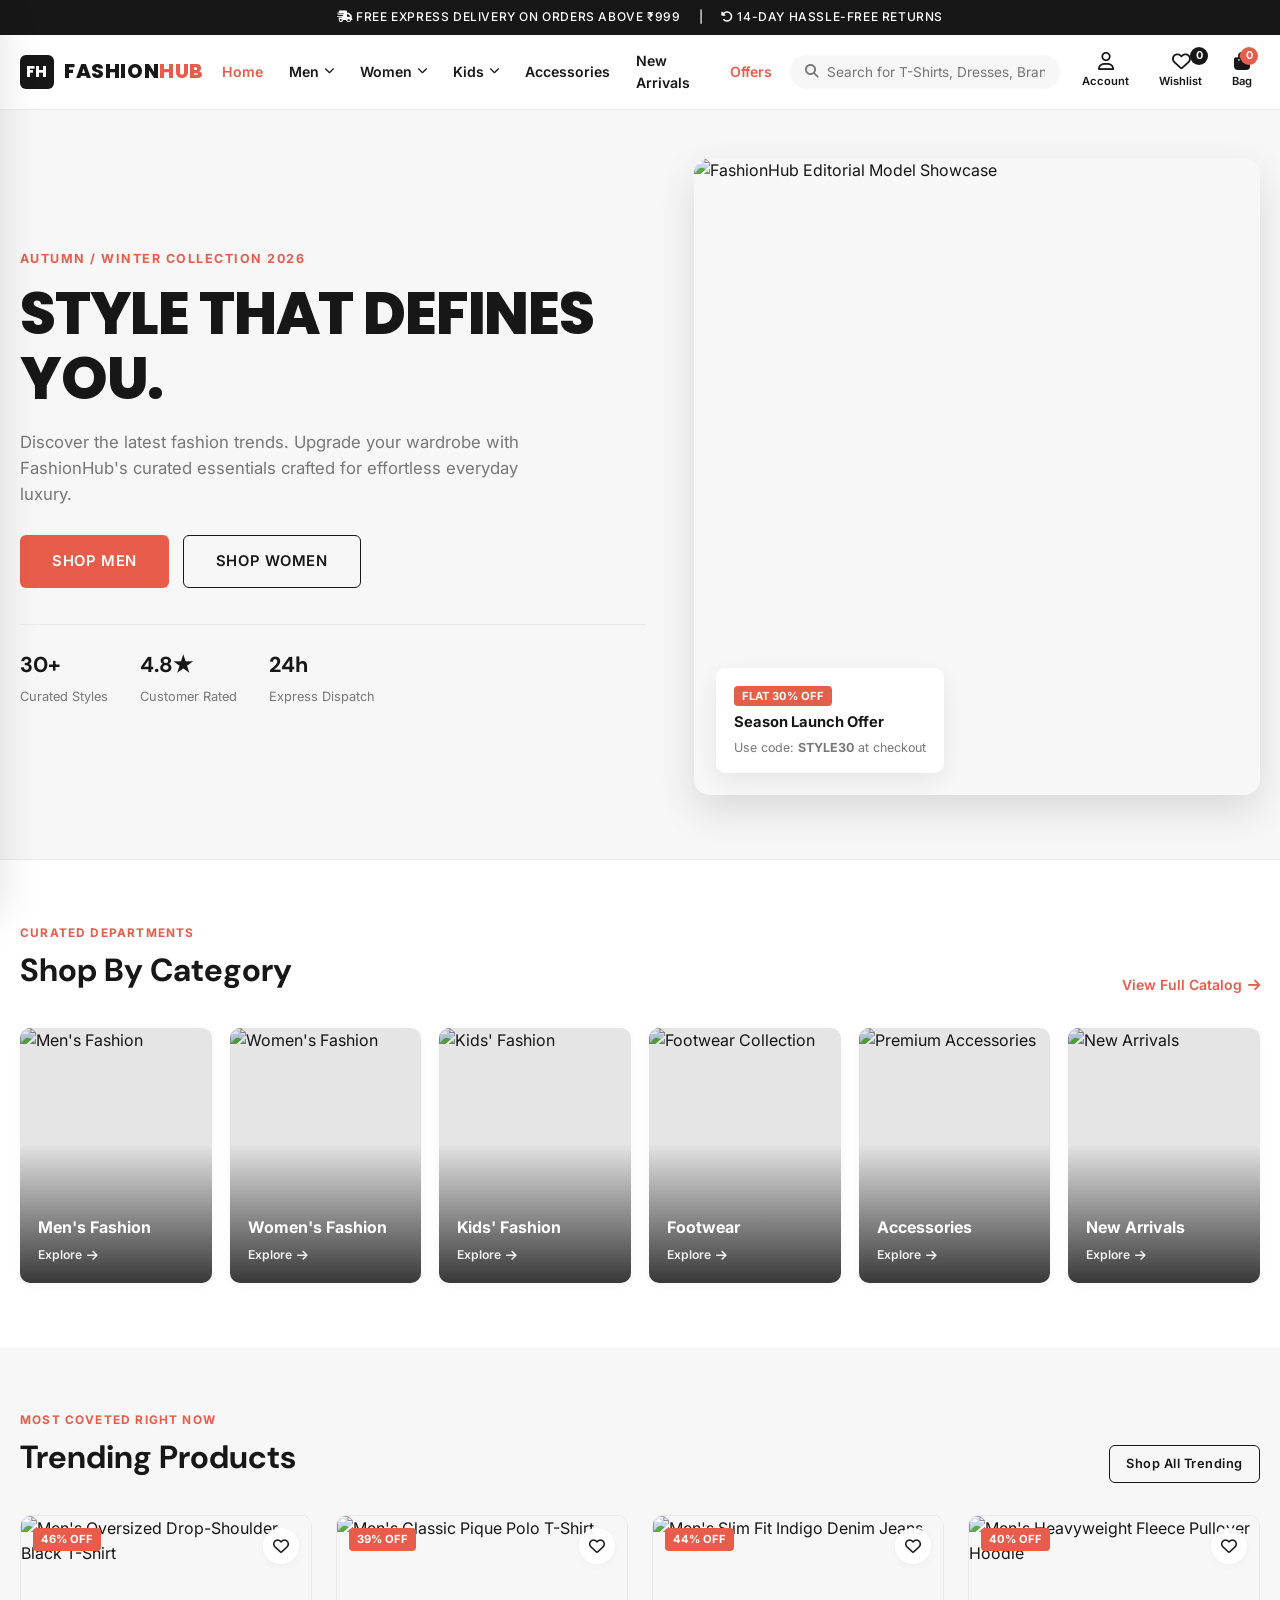
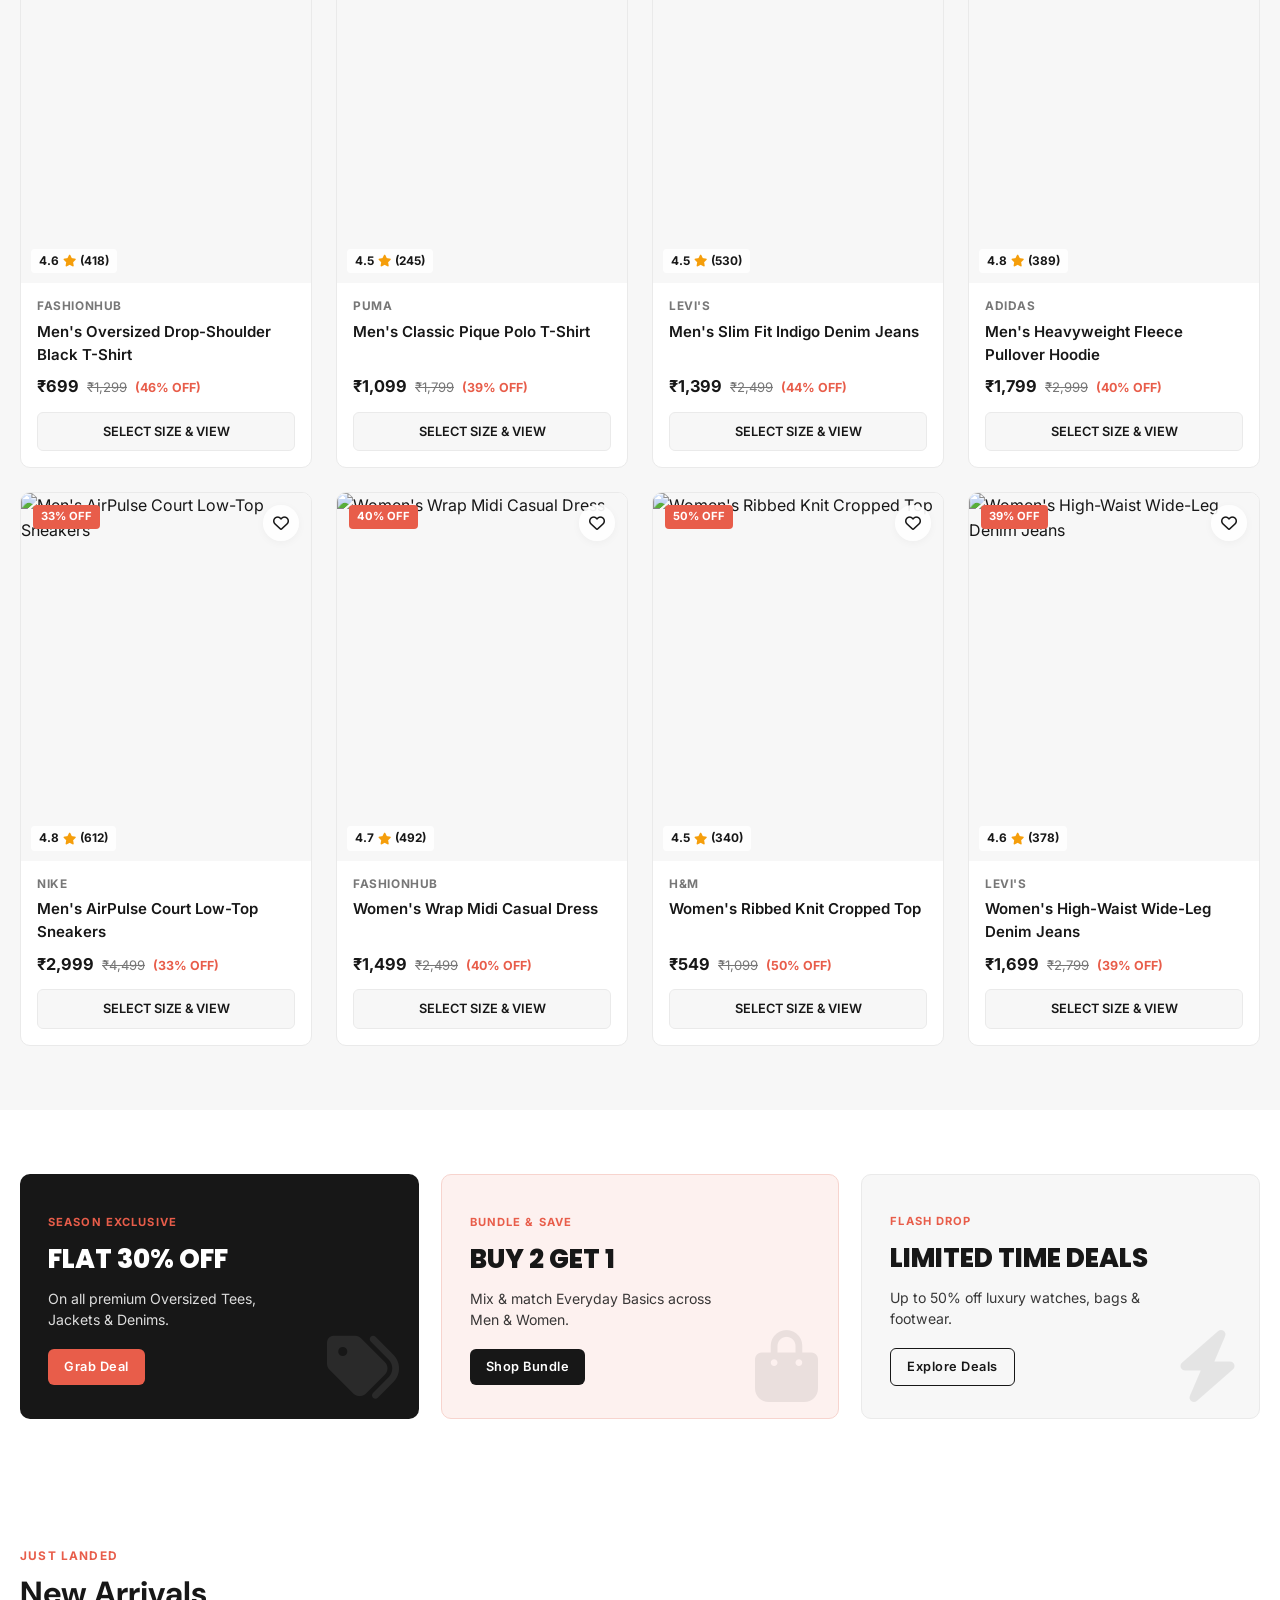
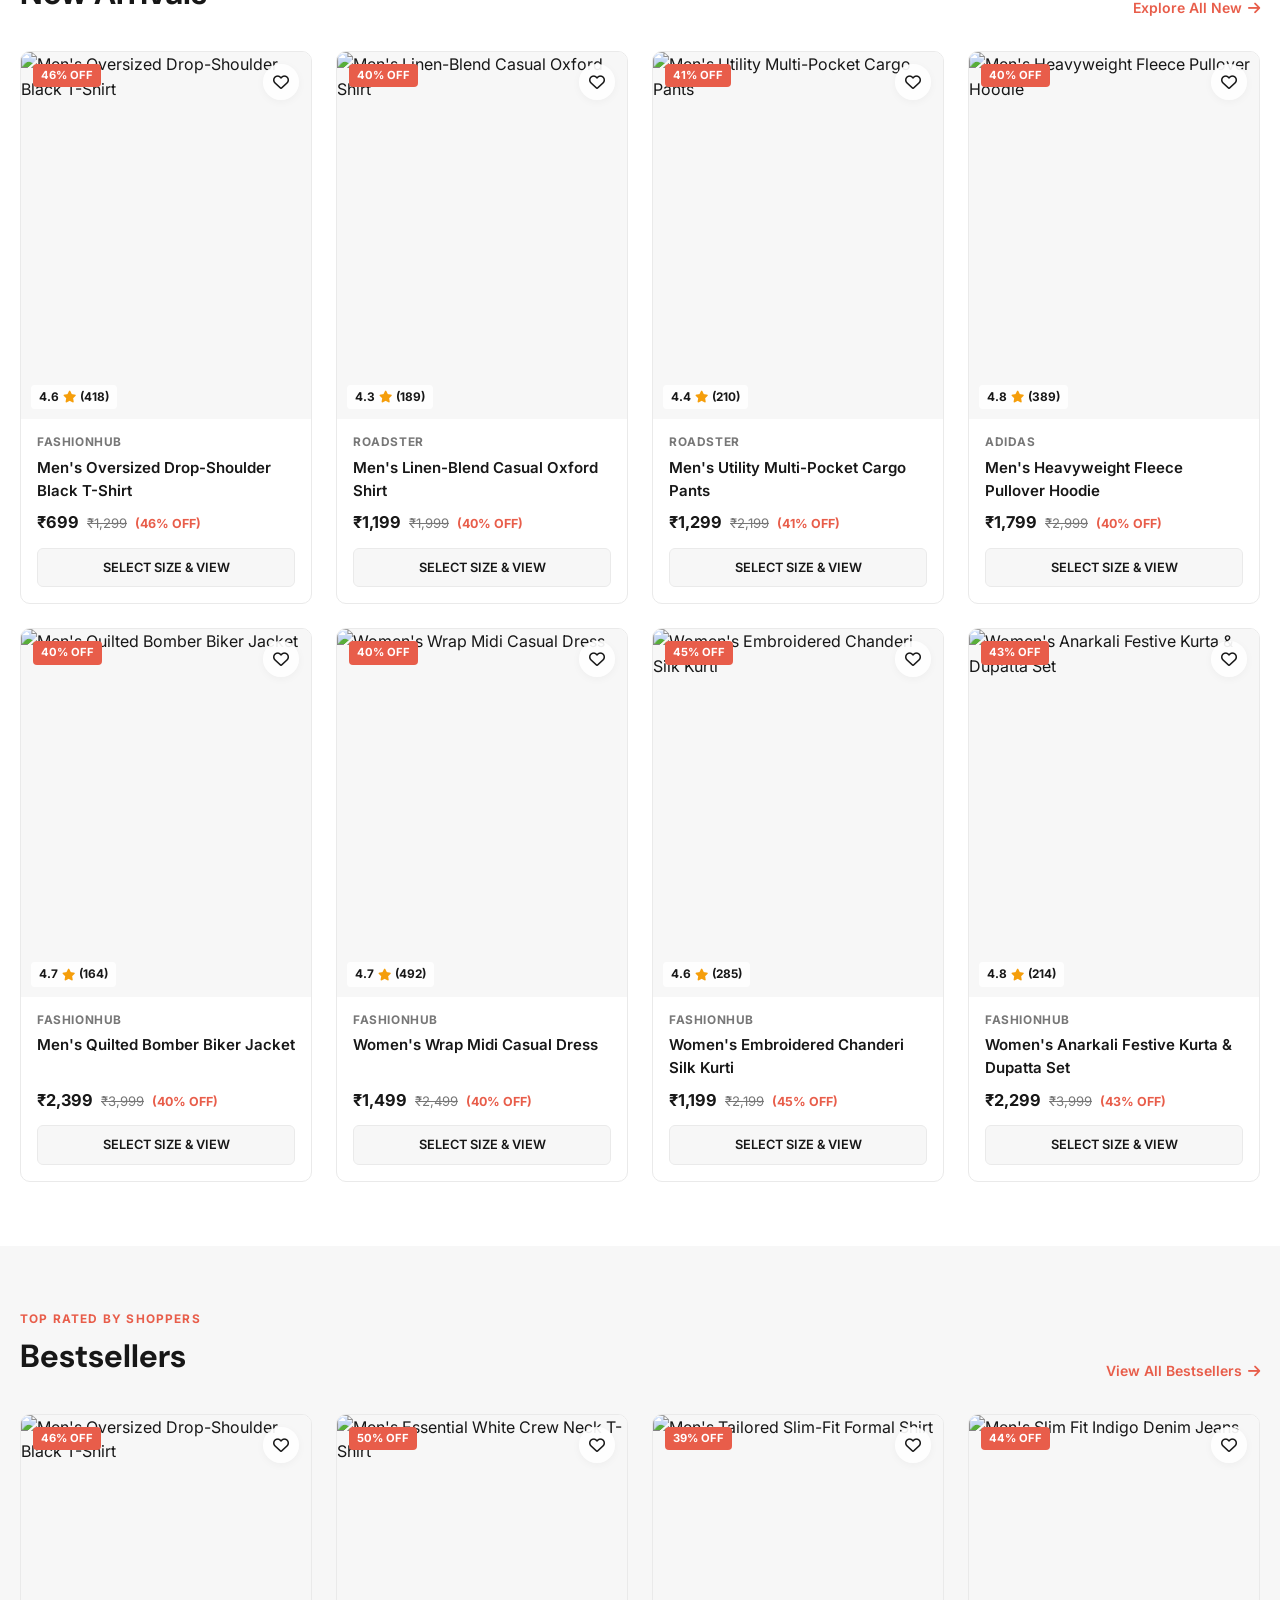
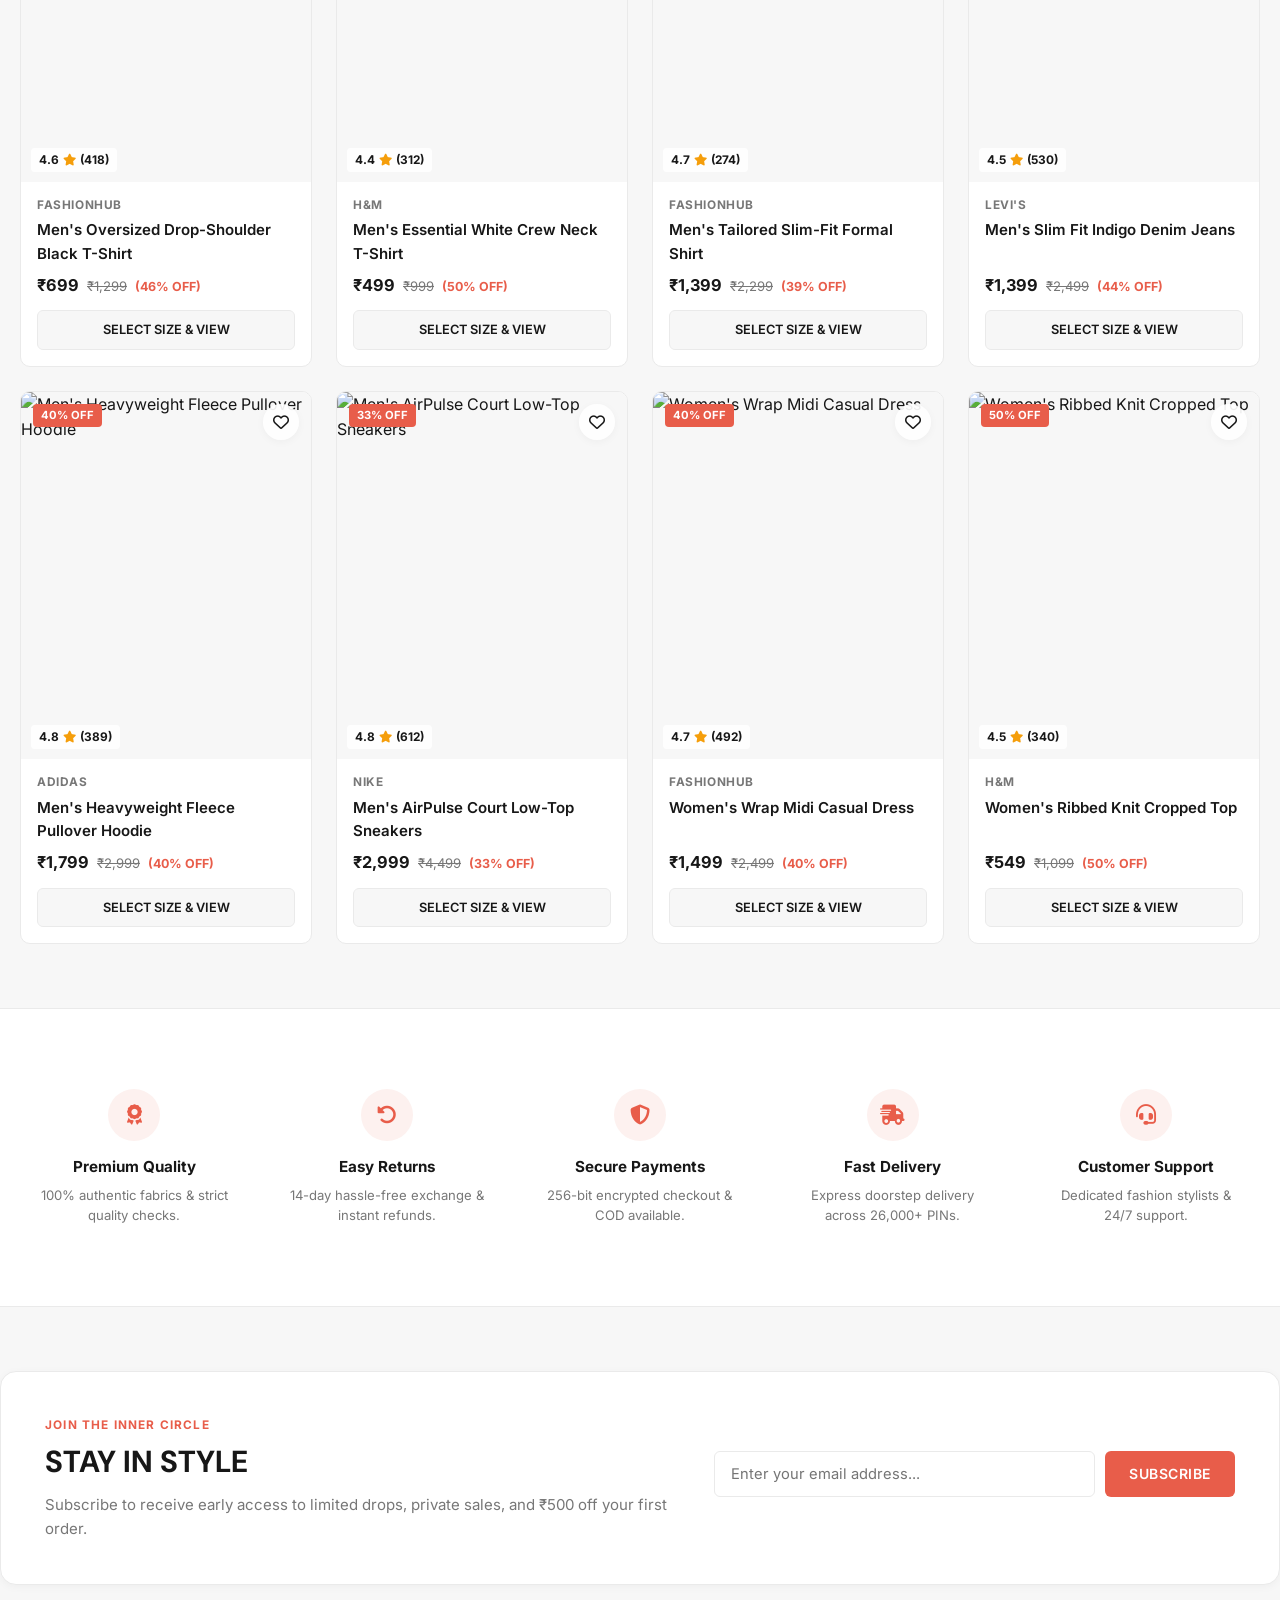
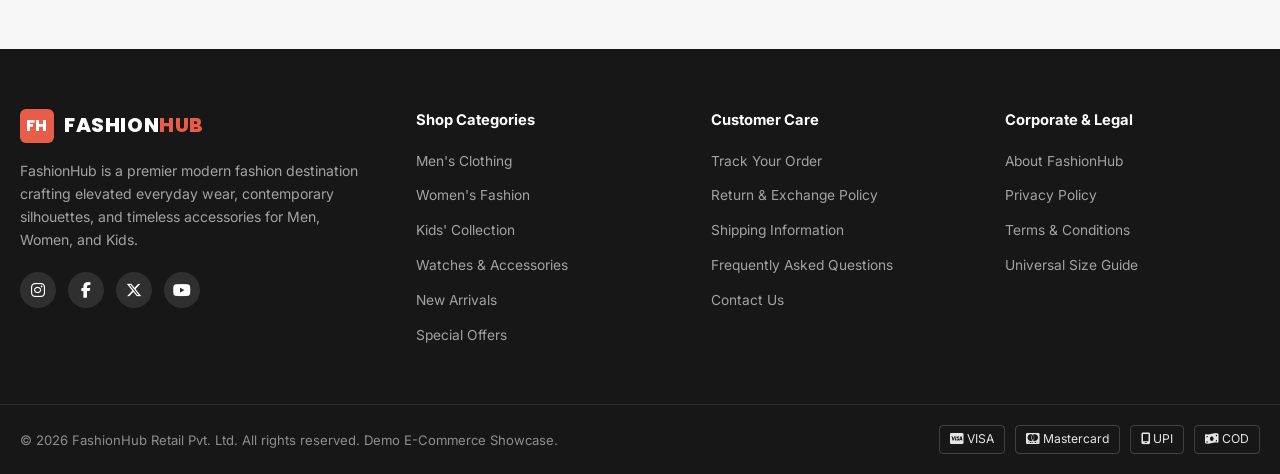
==== commit b03b929b: "Add files via upload" ====
--- a/index.html
+++ b/index.html
@@ -1,4 +1,3 @@
-
 <!DOCTYPE html>
 <html lang="en">
 <head>
@@ -8,19 +7,6 @@
     <meta name="description" content="Discover the latest fashion trends at FashionHub. Shop premium Men's, Women's, Kids' clothing, Footwear, and Accessories with fast delivery and easy returns.">
     <meta name="keywords" content="FashionHub, online fashion store, men clothing, women dresses, kids wear, sneakers, accessories, Indian fashion e-commerce">
     <meta name="author" content="FashionHub Retail Pvt. Ltd.">
-    <link rel="canonical" href="https://www.fashionhub-demo.example.com/">
-
-    <!-- Open Graph / Social Meta -->
-    <meta property="og:type" content="website">
-    <meta property="og:title" content="FashionHub | Style That Defines You">
-    <meta property="og:description" content="Upgrade your wardrobe with curated luxury & everyday essentials at FashionHub.">
-    <meta property="og:image" content="https://images.unsplash.com/photo-1483985988355-763728e1935b?auto=format&fit=crop&w=1200&q=80">
-    <meta property="og:url" content="https://www.fashionhub-demo.example.com/">
-
-    <!-- Twitter Card -->
-    <meta name="twitter:card" content="summary_large_image">
-    <meta name="twitter:title" content="FashionHub | Premium Fashion Store">
-    <meta name="twitter:description" content="Shop curated collections for Men, Women & Kids.">
 
     <!-- Google Fonts: Inter, Poppins & DM Sans -->
     <link rel="preconnect" href="https://fonts.googleapis.com">
@@ -33,271 +19,251 @@
     <!-- Main Stylesheet -->
     <link rel="stylesheet" href="style.css">
 
-    <!-- Structured Data (JSON-LD) for E-Commerce Store & Featured Catalog -->
-    <script type="application/ld+json" id="seo-json-ld">
+    <!-- Structured Data (JSON-LD) -->
+    <script type="application/ld+json">
     {
       "@context": "https://schema.org",
       "@type": "ClothingStore",
       "name": "FashionHub",
       "description": "Premium modern fashion e-commerce destination for Men, Women, Kids & Accessories.",
-      "url": "https://www.fashionhub-demo.example.com/",
-      "priceRange": "₹399 - ₹6999",
-      "address": {
-        "@type": "PostalAddress",
-        "addressCountry": "IN"
-      }
+      "priceRange": "₹399 - ₹6999"
     }
     </script>
 </head>
-<body>
-
-    <!-- Top Announcement Bar -->
-    <div class="announcement-bar" role="region" aria-label="Promotions">
-        <div class="container announcement-inner">
-            <span><i class="fa-solid fa-truck-fast"></i> FREE EXPRESS DELIVERY ON ORDERS ABOVE ₹999</span>
-            <span class="hide-mobile">|</span>
-            <span class="hide-mobile"><i class="fa-solid fa-rotate-left"></i> 14-DAY HASSLE-FREE RETURNS</span>
-        </div>
-    </div>
-
-    <!-- Sticky Main Header & Navigation -->
-    <header class="site-header" id="siteHeader">
-        <div class="container navbar">
-            <!-- Left: Mobile Hamburger + Brand Logo -->
-            <div class="nav-left">
-                <button class="icon-btn mobile-menu-trigger" id="mobileMenuBtn" aria-label="Open navigation menu" aria-expanded="false">
-                    <i class="fa-solid fa-bars"></i>
-                </button>
-                <a href="#home" class="brand-logo" data-route="home" aria-label="FashionHub Home">
-                    <span class="logo-mark">FH</span>
-                    <span class="logo-text">FASHION<span class="accent-dot">HUB</span></span>
-                </a>
-            </div>
-
-            <!-- Center: Desktop Navigation with Mega Menu -->
-            <nav class="desktop-nav" aria-label="Primary Navigation">
-                <ul class="nav-list">
-                    <li class="nav-item"><a href="#home" class="nav-link active" data-route="home">Home</a></li>
-                    
-                    <!-- MEN Mega Menu -->
-                    <li class="nav-item has-mega">
-                        <a href="#catalog?category=Men" class="nav-link" data-filter-cat="Men">Men <i class="fa-solid fa-chevron-down nav-chevron"></i></a>
-                        <div class="mega-menu" role="menu">
-                            <div class="container mega-grid">
-                                <div class="mega-col">
-                                    <h4>Topwear</h4>
-                                    <ul>
-                                        <li><a href="#" data-mega-cat="Men" data-mega-sub="Oversized T-Shirts">Oversized T-Shirts</a></li>
-                                        <li><a href="#" data-mega-cat="Men" data-mega-sub="Polo T-Shirts">Polo T-Shirts</a></li>
-                                        <li><a href="#" data-mega-cat="Men" data-mega-sub="Casual Shirts">Casual Shirts</a></li>
-                                        <li><a href="#" data-mega-cat="Men" data-mega-sub="Formal Shirts">Formal Shirts</a></li>
-                                        <li><a href="#" data-mega-cat="Men" data-mega-sub="Hoodies">Hoodies & Sweatshirts</a></li>
-                                        <li><a href="#" data-mega-cat="Men" data-mega-sub="Jackets">Jackets & Outerwear</a></li>
-                                    </ul>
-                                </div>
-                                <div class="mega-col">
-                                    <h4>Bottomwear & Footwear</h4>
-                                    <ul>
-                                        <li><a href="#" data-mega-cat="Men" data-mega-sub="Denim Jeans">Denim Jeans</a></li>
-                                        <li><a href="#" data-mega-cat="Men" data-mega-sub="Cargo Pants">Cargo Pants & Trousers</a></li>
-                                        <li><a href="#" data-mega-cat="Men" data-mega-sub="Sneakers">Sneakers & Shoes</a></li>
-                                        <li><a href="#" data-mega-cat="Men" data-mega-sub="">All Men's Wear</a></li>
-                                    </ul>
-                                </div>
-                                <div class="mega-promo">
-                                    <img src="https://images.unsplash.com/photo-1617137968427-85924c800a22?auto=format&fit=crop&w=500&q=80" alt="Men's Urban Editorial Collection" loading="lazy">
-                                    <div class="mega-promo-caption">
-                                        <span class="badge-tag">NEW SEASON</span>
-                                        <h5>Urban Streetwear Edit</h5>
-                                        <button class="btn-link" data-filter-cat="Men">Explore Men →</button>
-                                    </div>
-                                </div>
-                            </div>
-                        </div>
-                    </li>
-
-                    <!-- WOMEN Mega Menu -->
-                    <li class="nav-item has-mega">
-                        <a href="#catalog?category=Women" class="nav-link" data-filter-cat="Women">Women <i class="fa-solid fa-chevron-down nav-chevron"></i></a>
-                        <div class="mega-menu" role="menu">
-                            <div class="container mega-grid">
-                                <div class="mega-col">
-                                    <h4>Western & Fusion</h4>
-                                    <ul>
-                                        <li><a href="#" data-mega-cat="Women" data-mega-sub="Tops">Tops & Blouses</a></li>
-                                        <li><a href="#" data-mega-cat="Women" data-mega-sub="Dresses">Casual & Party Dresses</a></li>
-                                        <li><a href="#" data-mega-cat="Women" data-mega-sub="Jeans">High-Rise Jeans</a></li>
-                                        <li><a href="#" data-mega-cat="Women" data-mega-sub="Kurtis">Kurtis & Tunics</a></li>
-                                        <li><a href="#" data-mega-cat="Women" data-mega-sub="Ethnic Wear">Ethnic Wear & Sets</a></li>
-                                    </ul>
-                                </div>
-                                <div class="mega-col">
-                                    <h4>Bags & Footwear</h4>
-                                    <ul>
-                                        <li><a href="#" data-mega-cat="Women" data-mega-sub="Handbags">Handbags & Totes</a></li>
-                                        <li><a href="#" data-mega-cat="Women" data-mega-sub="Sneakers">Women's Sneakers</a></li>
-                                        <li><a href="#" data-mega-cat="Women" data-mega-sub="Sandals">Heels & Sandals</a></li>
-                                        <li><a href="#" data-mega-cat="Women" data-mega-sub="">All Women's Wear</a></li>
-                                    </ul>
-                                </div>
-                                <div class="mega-promo">
-                                    <img src="https://images.unsplash.com/photo-1515886657613-9f3515b0c78f?auto=format&fit=crop&w=500&q=80" alt="Women's Contemporary Style" loading="lazy">
-                                    <div class="mega-promo-caption">
-                                        <span class="badge-tag">CURATED</span>
-                                        <h5>Autumn / Winter '26</h5>
-                                        <button class="btn-link" data-filter-cat="Women">Explore Women →</button>
-                                    </div>
-                                </div>
-                            </div>
-                        </div>
-                    </li>
-
-                    <!-- KIDS Mega Menu -->
-                    <li class="nav-item has-mega">
-                        <a href="#catalog?category=Kids" class="nav-link" data-filter-cat="Kids">Kids <i class="fa-solid fa-chevron-down nav-chevron"></i></a>
-                        <div class="mega-menu" role="menu">
-                            <div class="container mega-grid">
-                                <div class="mega-col">
-                                    <h4>Boys & Girls</h4>
-                                    <ul>
-                                        <li><a href="#" data-mega-cat="Kids" data-mega-sub="T-Shirts">Kids T-Shirts</a></li>
-                                        <li><a href="#" data-mega-cat="Kids" data-mega-sub="Dresses">Girls Dresses</a></li>
-                                        <li><a href="#" data-mega-cat="Kids" data-mega-sub="Jeans">Kids Denim & Jeans</a></li>
-                                        <li><a href="#" data-mega-cat="Kids" data-mega-sub="Shoes">Kids Sneakers & Shoes</a></li>
-                                    </ul>
-                                </div>
-                                <div class="mega-col">
-                                    <h4>Shop By Age</h4>
-                                    <ul>
-                                        <li><a href="#" data-filter-cat="Kids">2–5 Years (Toddlers)</a></li>
-                                        <li><a href="#" data-filter-cat="Kids">6–10 Years (Juniors)</a></li>
-                                        <li><a href="#" data-filter-cat="Kids">11–14 Years (Teens)</a></li>
-                                        <li><a href="#" data-filter-cat="Kids">All Kids Collection</a></li>
-                                    </ul>
-                                </div>
-                                <div class="mega-promo">
-                                    <img src="https://images.unsplash.com/photo-1519238263530-99bdd11df2ea?auto=format&fit=crop&w=500&q=80" alt="Kids Playful Comfort Wear" loading="lazy">
-                                    <div class="mega-promo-caption">
-                                        <span class="badge-tag">100% COTTON</span>
-                                        <h5>Play-Ready Essentials</h5>
-                                        <button class="btn-link" data-filter-cat="Kids">Explore Kids →</button>
-                                    </div>
-                                </div>
-                            </div>
-                        </div>
-                    </li>
-
-                    <li class="nav-item"><a href="#catalog?category=Accessories" class="nav-link" data-filter-cat="Accessories">Accessories</a></li>
-                    <li class="nav-item"><a href="#catalog?sort=newest" class="nav-link" data-quick-filter="new">New Arrivals</a></li>
-                    <li class="nav-item"><a href="#catalog?discount=30" class="nav-link nav-offer" data-quick-filter="offers">Offers</a></li>
-                </ul>
-            </nav>
-
-            <!-- Right: Search Bar & Action Icons -->
-            <div class="nav-right">
-                <div class="search-wrapper" id="desktopSearchWrapper">
-                    <form class="search-bar" id="searchForm" role="search">
-                        <i class="fa-solid fa-magnifying-glass search-icon"></i>
-                        <input type="text" id="searchInput" placeholder="Search for T-Shirts, Dresses, Brands..." autocomplete="off" aria-label="Search products">
-                        <button type="button" class="clear-search-btn hidden" id="clearSearchBtn" aria-label="Clear search">
-                            <i class="fa-solid fa-xmark"></i>
-                        </button>
-                    </form>
-                    <!-- Live Search Suggestions Dropdown -->
-                    <div class="search-suggestions hidden" id="searchSuggestions" role="listbox"></div>
-                </div>
-
-                <button class="icon-btn mobile-search-trigger" id="mobileSearchTrigger" aria-label="Toggle search">
-                    <i class="fa-solid fa-magnifying-glass"></i>
-                </button>
-
-                <button class="action-icon-btn" id="navAccountBtn" data-route="account" aria-label="Account">
-                    <i class="fa-regular fa-user"></i>
-                    <span class="action-label" id="navAccountLabel">Account</span>
-                </button>
-
-                <button class="action-icon-btn" id="navWishlistBtn" data-route="wishlist" aria-label="Wishlist">
-                    <i class="fa-regular fa-heart"></i>
-                    <span class="action-label">Wishlist</span>
-                    <span class="count-badge" id="wishlistCount">0</span>
-                </button>
-
-                <button class="action-icon-btn" id="navCartBtn" data-route="cart" aria-label="Shopping Bag">
-                    <i class="fa-solid fa-bag-shopping"></i>
-                    <span class="action-label">Bag</span>
-                    <span class="count-badge accent" id="cartCount">0</span>
-                </button>
-            </div>
-        </div>
-
-        <!-- Mobile Expandable Search Bar -->
-        <div class="mobile-search-bar hidden" id="mobileSearchBar">
-            <div class="container">
-                <form class="search-bar mobile-form" id="mobileSearchForm">
-                    <i class="fa-solid fa-magnifying-glass search-icon"></i>
-                    <input type="text" id="mobileSearchInput" placeholder="Search FashionHub..." autocomplete="off">
-                    <button type="button" class="clear-search-btn hidden" id="mobileClearSearchBtn"><i class="fa-solid fa-xmark"></i></button>
+<body data-page="home">
+
+    <!-- Shared Header & Mobile Drawer Container (Injected cleanly by script.js to avoid duplication) -->
+    <div id="sharedHeaderMount"></div>
+
+    <!-- MAIN HOMEPAGE CONTENT -->
+    <main id="appMain">
+        <!-- SECTION 1: HERO BANNER -->
+        <section class="hero-section" aria-label="Featured Campaign">
+            <div class="container hero-container">
+                <div class="hero-content">
+                    <span class="hero-eyebrow">AUTUMN / WINTER COLLECTION 2026</span>
+                    <h1 class="hero-title">STYLE THAT DEFINES YOU.</h1>
+                    <p class="hero-subtitle">Discover the latest fashion trends. Upgrade your wardrobe with FashionHub's curated essentials crafted for effortless everyday luxury.</p>
+                    <div class="hero-actions">
+                        <a href="catalog.html?category=Men" class="btn btn-primary btn-lg">SHOP MEN</a>
+                        <a href="catalog.html?category=Women" class="btn btn-outline btn-lg">SHOP WOMEN</a>
+                    </div>
+                    <div class="hero-metrics">
+                        <div><strong>30+</strong><span>Curated Styles</span></div>
+                        <div><strong>4.8★</strong><span>Customer Rated</span></div>
+                        <div><strong>24h</strong><span>Express Dispatch</span></div>
+                    </div>
+                </div>
+                <div class="hero-visual">
+                    <div class="hero-image-frame">
+                        <img src="https://images.unsplash.com/photo-1483985988355-763728e1935b?auto=format&fit=crop&w=1000&q=85" alt="FashionHub Editorial Model Showcase" loading="eager">
+                        <div class="hero-floating-card">
+                            <span class="badge-accent">FLAT 30% OFF</span>
+                            <p>Season Launch Offer</p>
+                            <small>Use code: <strong>STYLE30</strong> at checkout</small>
+                        </div>
+                    </div>
+                </div>
+            </div>
+        </section>
+
+        <!-- SECTION 2: SHOP BY CATEGORY -->
+        <section class="section-block" aria-labelledby="catHeading">
+            <div class="container">
+                <div class="section-header">
+                    <div>
+                        <span class="section-kicker">CURATED DEPARTMENTS</span>
+                        <h2 id="catHeading" class="section-title">Shop By Category</h2>
+                    </div>
+                    <a href="catalog.html" class="btn-link">View Full Catalog <i class="fa-solid fa-arrow-right"></i></a>
+                </div>
+
+                <div class="category-grid">
+                    <a href="catalog.html?category=Men" class="category-card">
+                        <img src="https://images.unsplash.com/photo-1516257984-b1b4d707412e?auto=format&fit=crop&w=600&q=80" alt="Men's Fashion" loading="lazy">
+                        <div class="category-overlay">
+                            <h3>Men's Fashion</h3>
+                            <span class="explore-pill">Explore <i class="fa-solid fa-arrow-right"></i></span>
+                        </div>
+                    </a>
+
+                    <a href="catalog.html?category=Women" class="category-card">
+                        <img src="https://images.unsplash.com/photo-1487412720507-e7ab37603c6f?auto=format&fit=crop&w=600&q=80" alt="Women's Fashion" loading="lazy">
+                        <div class="category-overlay">
+                            <h3>Women's Fashion</h3>
+                            <span class="explore-pill">Explore <i class="fa-solid fa-arrow-right"></i></span>
+                        </div>
+                    </a>
+
+                    <a href="catalog.html?category=Kids" class="category-card">
+                        <img src="https://images.unsplash.com/photo-1503919545889-aef636e10ad4?auto=format&fit=crop&w=600&q=80" alt="Kids' Fashion" loading="lazy">
+                        <div class="category-overlay">
+                            <h3>Kids' Fashion</h3>
+                            <span class="explore-pill">Explore <i class="fa-solid fa-arrow-right"></i></span>
+                        </div>
+                    </a>
+
+                    <a href="catalog.html?sub=Sneakers" class="category-card">
+                        <img src="https://images.unsplash.com/photo-1542291026-7eec264c27ff?auto=format&fit=crop&w=600&q=80" alt="Footwear Collection" loading="lazy">
+                        <div class="category-overlay">
+                            <h3>Footwear</h3>
+                            <span class="explore-pill">Explore <i class="fa-solid fa-arrow-right"></i></span>
+                        </div>
+                    </a>
+
+                    <a href="catalog.html?category=Accessories" class="category-card">
+                        <img src="https://images.unsplash.com/photo-1523275335684-37898b6baf30?auto=format&fit=crop&w=600&q=80" alt="Premium Accessories" loading="lazy">
+                        <div class="category-overlay">
+                            <h3>Accessories</h3>
+                            <span class="explore-pill">Explore <i class="fa-solid fa-arrow-right"></i></span>
+                        </div>
+                    </a>
+
+                    <a href="catalog.html?tag=new" class="category-card">
+                        <img src="https://images.unsplash.com/photo-1445205170230-053b83016050?auto=format&fit=crop&w=600&q=80" alt="New Arrivals" loading="lazy">
+                        <div class="category-overlay">
+                            <h3>New Arrivals</h3>
+                            <span class="explore-pill">Explore <i class="fa-solid fa-arrow-right"></i></span>
+                        </div>
+                    </a>
+                </div>
+            </div>
+        </section>
+
+        <!-- SECTION 3: TRENDING PRODUCTS -->
+        <section class="section-block bg-subtle" aria-labelledby="trendingHeading">
+            <div class="container">
+                <div class="section-header">
+                    <div>
+                        <span class="section-kicker">MOST COVETED RIGHT NOW</span>
+                        <h2 id="trendingHeading" class="section-title">Trending Products</h2>
+                    </div>
+                    <a href="catalog.html" class="btn btn-outline btn-sm">Shop All Trending</a>
+                </div>
+                <div class="product-grid" id="homeTrendingGrid"></div>
+            </div>
+        </section>
+
+        <!-- SECTION 6: SPECIAL OFFERS BANNERS -->
+        <section class="section-block" aria-label="Special Promotional Offers">
+            <div class="container">
+                <div class="offers-grid">
+                    <div class="offer-banner offer-dark">
+                        <div class="offer-content">
+                            <span class="offer-tag">SEASON EXCLUSIVE</span>
+                            <h3>FLAT 30% OFF</h3>
+                            <p>On all premium Oversized Tees, Jackets & Denims.</p>
+                            <a href="catalog.html?tag=offers" class="btn btn-primary btn-sm">Grab Deal</a>
+                        </div>
+                        <i class="fa-solid fa-tags offer-bg-icon"></i>
+                    </div>
+
+                    <div class="offer-banner offer-warm">
+                        <div class="offer-content">
+                            <span class="offer-tag">BUNDLE & SAVE</span>
+                            <h3>BUY 2 GET 1</h3>
+                            <p>Mix & match Everyday Basics across Men & Women.</p>
+                            <a href="catalog.html" class="btn btn-dark btn-sm">Shop Bundle</a>
+                        </div>
+                        <i class="fa-solid fa-bag-shopping offer-bg-icon"></i>
+                    </div>
+
+                    <div class="offer-banner offer-light">
+                        <div class="offer-content">
+                            <span class="offer-tag">FLASH DROP</span>
+                            <h3>LIMITED TIME DEALS</h3>
+                            <p>Up to 50% off luxury watches, bags & footwear.</p>
+                            <a href="catalog.html?category=Accessories" class="btn btn-outline btn-sm">Explore Deals</a>
+                        </div>
+                        <i class="fa-solid fa-bolt offer-bg-icon"></i>
+                    </div>
+                </div>
+            </div>
+        </section>
+
+        <!-- SECTION 4: NEW ARRIVALS -->
+        <section class="section-block" aria-labelledby="newArrivalsHeading">
+            <div class="container">
+                <div class="section-header">
+                    <div>
+                        <span class="section-kicker">JUST LANDED</span>
+                        <h2 id="newArrivalsHeading" class="section-title">New Arrivals</h2>
+                    </div>
+                    <a href="catalog.html?tag=new" class="btn-link">Explore All New <i class="fa-solid fa-arrow-right"></i></a>
+                </div>
+                <div class="product-grid" id="homeNewArrivalsGrid"></div>
+            </div>
+        </section>
+
+        <!-- SECTION 5: BESTSELLERS -->
+        <section class="section-block bg-subtle" aria-labelledby="bestsellersHeading">
+            <div class="container">
+                <div class="section-header">
+                    <div>
+                        <span class="section-kicker">TOP RATED BY SHOPPERS</span>
+                        <h2 id="bestsellersHeading" class="section-title">Bestsellers</h2>
+                    </div>
+                    <a href="catalog.html?tag=bestsellers" class="btn-link">View All Bestsellers <i class="fa-solid fa-arrow-right"></i></a>
+                </div>
+                <div class="product-grid" id="homeBestsellersGrid"></div>
+            </div>
+        </section>
+
+        <!-- SECTION 7: WHY FASHIONHUB? -->
+        <section class="section-block trust-section" aria-label="Why Choose FashionHub">
+            <div class="container">
+                <div class="trust-grid">
+                    <div class="trust-item">
+                        <div class="trust-icon"><i class="fa-solid fa-award"></i></div>
+                        <h4>Premium Quality</h4>
+                        <p>100% authentic fabrics & strict quality checks.</p>
+                    </div>
+                    <div class="trust-item">
+                        <div class="trust-icon"><i class="fa-solid fa-rotate-left"></i></div>
+                        <h4>Easy Returns</h4>
+                        <p>14-day hassle-free exchange & instant refunds.</p>
+                    </div>
+                    <div class="trust-item">
+                        <div class="trust-icon"><i class="fa-solid fa-shield-halved"></i></div>
+                        <h4>Secure Payments</h4>
+                        <p>256-bit encrypted checkout & COD available.</p>
+                    </div>
+                    <div class="trust-item">
+                        <div class="trust-icon"><i class="fa-solid fa-truck-fast"></i></div>
+                        <h4>Fast Delivery</h4>
+                        <p>Express doorstep delivery across 26,000+ PINs.</p>
+                    </div>
+                    <div class="trust-item">
+                        <div class="trust-icon"><i class="fa-solid fa-headset"></i></div>
+                        <h4>Customer Support</h4>
+                        <p>Dedicated fashion stylists & 24/7 support.</p>
+                    </div>
+                </div>
+            </div>
+        </section>
+
+        <!-- SECTION 8: NEWSLETTER -->
+        <section class="newsletter-section" aria-labelledby="newsletterHeading">
+            <div class="container newsletter-box">
+                <div class="newsletter-text">
+                    <span class="section-kicker">JOIN THE INNER CIRCLE</span>
+                    <h2 id="newsletterHeading">STAY IN STYLE</h2>
+                    <p>Subscribe to receive early access to limited drops, private sales, and ₹500 off your first order.</p>
+                </div>
+                <form class="newsletter-form" id="newsletterForm" novalidate>
+                    <div class="newsletter-input-group">
+                        <input type="email" id="newsletterEmail" placeholder="Enter your email address..." required aria-label="Email address">
+                        <button type="submit" class="btn btn-primary">SUBSCRIBE</button>
+                    </div>
+                    <p class="form-feedback" id="newsletterFeedback" role="status"></p>
                 </form>
-                <div class="search-suggestions hidden" id="mobileSearchSuggestions"></div>
-            </div>
-        </div>
-    </header>
-
-    <!-- Mobile Side Drawer Navigation -->
-    <div class="drawer-backdrop hidden" id="mobileDrawerBackdrop"></div>
-    <aside class="mobile-drawer" id="mobileDrawer" aria-hidden="true">
-        <div class="drawer-header">
-            <span class="brand-logo"><span class="logo-mark">FH</span> FASHIONHUB</span>
-            <button class="icon-btn" id="closeMobileDrawer" aria-label="Close menu"><i class="fa-solid fa-xmark"></i></button>
-        </div>
-        <div class="drawer-user-card" id="drawerUserCard">
-            <div class="avatar-circle"><i class="fa-regular fa-user"></i></div>
-            <div>
-                <p class="drawer-user-name" id="drawerUserName">Welcome, Guest</p>
-                <button class="btn-link" data-route="account" id="drawerAuthAction">Sign In / Register</button>
-            </div>
-        </div>
-        <div class="drawer-body">
-            <ul class="drawer-nav-list">
-                <li><a href="#home" data-route="home" class="drawer-link">Home</a></li>
-                
-                <li class="drawer-accordion">
-                    <button class="drawer-acc-btn" aria-expanded="false">Men <i class="fa-solid fa-chevron-down"></i></button>
-                    <ul class="drawer-sublist">
-                        <li><a href="#" data-mega-cat="Men" data-mega-sub="Oversized T-Shirts">Oversized T-Shirts</a></li>
-                        <li><a href="#" data-mega-cat="Men" data-mega-sub="Polo T-Shirts">Polo T-Shirts</a></li>
-                        <li><a href="#" data-mega-cat="Men" data-mega-sub="Casual Shirts">Casual Shirts</a></li>
-                        <li><a href="#" data-mega-cat="Men" data-mega-sub="Formal Shirts">Formal Shirts</a></li>
-                        <li><a href="#" data-mega-cat="Men" data-mega-sub="Denim Jeans">Denim Jeans</a></li>
-                        <li><a href="#" data-mega-cat="Men" data-mega-sub="Cargo Pants">Cargo Pants</a></li>
-                        <li><a href="#" data-mega-cat="Men" data-mega-sub="Hoodies">Hoodies</a></li>
-                        <li><a href="#" data-mega-cat="Men" data-mega-sub="Jackets">Jackets</a></li>
-                        <li><a href="#" data-mega-cat="Men" data-mega-sub="Sneakers">Sneakers</a></li>
-                        <li><a href="#" data-filter-cat="Men" class="text-accent">Shop All Men</a></li>
-                    </ul>
-                </li>
-
-                <li class="drawer-accordion">
-                    <button class="drawer-acc-btn" aria-expanded="false">Women <i class="fa-solid fa-chevron-down"></i></button>
-                    <ul class="drawer-sublist">
-                        <li><a href="#" data-mega-cat="Women" data-mega-sub="Tops">Tops</a></li>
-                        <li><a href="#" data-mega-cat="Women" data-mega-sub="Dresses">Dresses</a></li>
-                        <li><a href="#" data-mega-cat="Women" data-mega-sub="Kurtis">Kurtis</a></li>
-                        <li><a href="#" data-mega-cat="Women" data-mega-sub="Jeans">Jeans</a></li>
-                        <li><a href="#" data-mega-cat="Women" data-mega-sub="Ethnic Wear">Ethnic Wear</a></li>
-                        <li><a href="#" data-mega-cat="Women" data-mega-sub="Handbags">Handbags</a></li>
-                        <li><a href="#" data-mega-cat="Women" data-mega-sub="Sneakers">Sneakers & Sandals</a></li>
-                        <li><a href="#" data-filter-cat="Women" class="text-accent">Shop All Women</a></li>
-                    </ul>
-                </li>
-
-                <li class="drawer-accordion">
-                    <button class="drawer-acc-btn" aria-expanded="false">Kids <i class="fa-solid fa-chevron-down"></i></button>
-                    <ul class="drawer-sublist">
-                        <li><a href="#" data-mega-cat="Kids" data-mega-sub="T-Shirts">Boys & Girls T-Shirts</a></li>
-                        <li><a href="#" data-mega-cat="Kids" data-mega-sub="Dresses">Girls Dresses</a></li>
-                        <li><a href="#" data-mega-cat="Kids" data-mega-sub="Jeans">Kids Jeans</a></li>
-                        <li><a href="#" data-mega-cat="Kids" data-mega-sub="Shoes">Kids Shoes</a></li>
-                        <li><a href="#" data-filter-cat="Kids" class="text-accent">Shop All Kids</a></li>
-                    </ul>
-     +            </div>
+        </section>
+    </main>
+
+    <!-- Shared Footer, Modal & Toasts Container -->
+    <div id="sharedFooterMount"></div>
+
+    <script src="script.js"></script>
+</body>
+</html>
